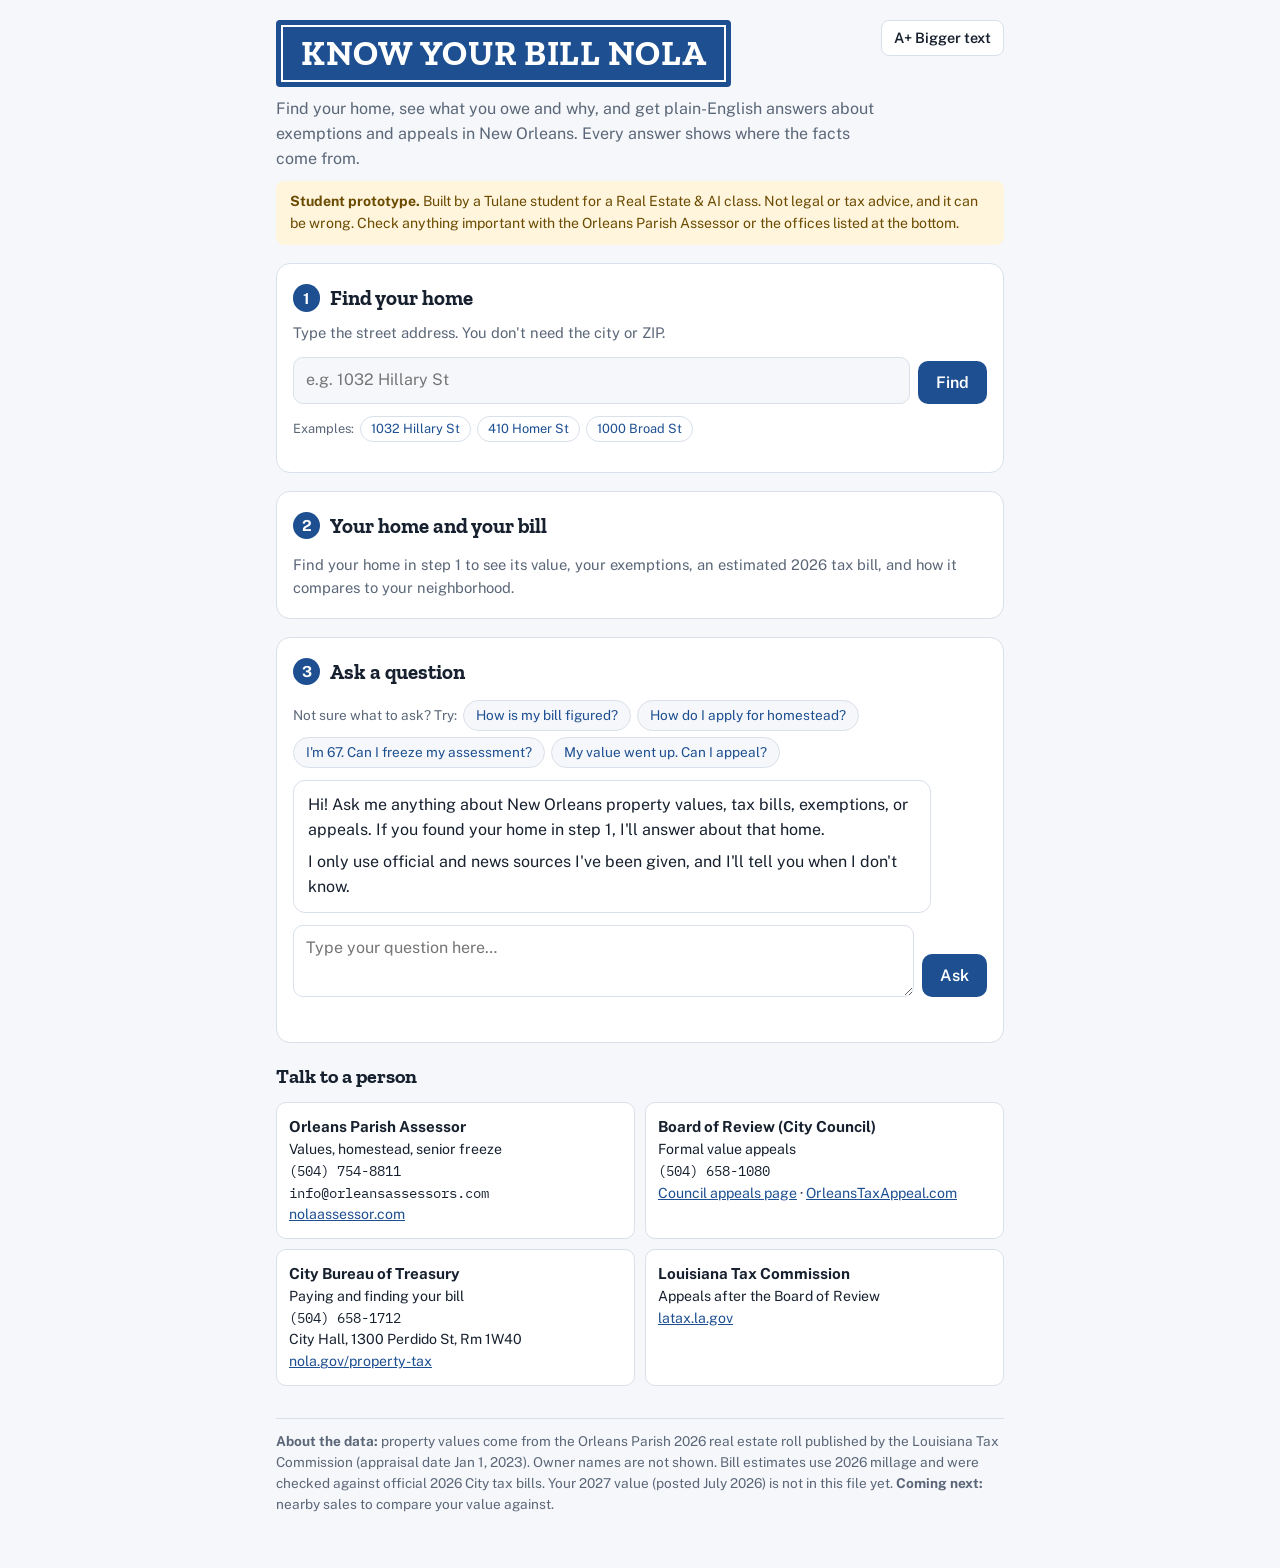
==== know-your-bill-site/index.html @ 690fd854 "Add files via upload" ====
<!doctype html>
<html lang="en">
<head>
<meta charset="utf-8">
<meta name="viewport" content="width=device-width,initial-scale=1,viewport-fit=cover">
<meta name="description" content="Know Your Bill NOLA: look up a New Orleans property, see its 2026 value and estimated tax bill, and get sourced answers about exemptions and appeals. Student prototype.">
<title>Know Your Bill NOLA</title>
<link rel="preconnect" href="https://fonts.googleapis.com">
<link rel="preconnect" href="https://fonts.gstatic.com" crossorigin>
<link rel="stylesheet" href="https://fonts.googleapis.com/css2?family=Zilla+Slab:wght@500;700&family=Public+Sans:wght@400;500;600;700&family=IBM+Plex+Mono:wght@400;500&display=swap">
<style>
*,*::before,*::after{box-sizing:border-box}
body{margin:0}
img{max-width:100%}
[hidden]{display:none!important}

/* Layout: one civic column — tile-sign masthead, always-on prototype notice, chat, then contacts. Street-tile blue on cool paper. */
:root{
  --bg:#f5f7fa; --surface:#ffffff; --ink:#16202e; --muted:#5b6778; --line:#d9e0ea;
  --tile:#1d4f91; --tile-ink:#ffffff; --accent-soft:#e6eef9; --warn-bg:#fff4dc; --warn-ink:#6b4b00;
  --you:#1d4f91; --you-ink:#ffffff;
  --display:"Zilla Slab", Rockwell, Georgia, serif;
  --body:"Public Sans", system-ui, -apple-system, "Segoe UI", sans-serif;
  --mono:"IBM Plex Mono", ui-monospace, Menlo, monospace;
}
@media (prefers-color-scheme: dark){:root:not([data-theme="light"]){
  --bg:#0f141c; --surface:#171e29; --ink:#e7edf5; --muted:#9aa7b9; --line:#2a3443;
  --tile:#6f9ee0; --tile-ink:#0b1420; --accent-soft:#1c2a3e; --warn-bg:#3a2e12; --warn-ink:#f3d58e;
  --you:#2f5e9f; --you-ink:#ffffff; color-scheme:dark }}
:root[data-theme="dark"]{
  --bg:#0f141c; --surface:#171e29; --ink:#e7edf5; --muted:#9aa7b9; --line:#2a3443;
  --tile:#6f9ee0; --tile-ink:#0b1420; --accent-soft:#1c2a3e; --warn-bg:#3a2e12; --warn-ink:#f3d58e;
  --you:#2f5e9f; --you-ink:#ffffff; color-scheme:dark }
html.big{font-size:118.75%}
body{background:var(--bg);color:var(--ink);font-family:var(--body);font-size:1rem;line-height:1.55}
.wrap{max-width:760px;margin:0 auto;padding-block:20px 40px;padding-left:max(16px,env(safe-area-inset-left,0px));padding-right:max(16px,env(safe-area-inset-right,0px));display:flex;flex-direction:column;gap:18px}
header{display:flex;flex-direction:column;gap:10px}
.tile{align-self:flex-start;background:var(--tile);color:var(--tile-ink);border:3px solid var(--tile);outline:2px solid var(--tile-ink);outline-offset:-7px;padding:12px 22px;border-radius:4px}
.tile h1{margin:0;font-family:var(--display);font-weight:700;font-size:clamp(1.6rem,5vw,2.2rem);letter-spacing:.02em;text-transform:uppercase;line-height:1.05}
.lede{margin:0;color:var(--muted);max-width:60ch}
.notice{background:var(--warn-bg);color:var(--warn-ink);border-radius:8px;padding:10px 14px;font-size:.88rem}
.notice strong{font-weight:700}
.decisions{display:grid;grid-template-columns:repeat(3,1fr);gap:10px}
@media (max-width:560px){.decisions{grid-template-columns:1fr}}
.decision{background:var(--surface);border:1px solid var(--line);border-radius:10px;padding:12px;display:flex;flex-direction:column;gap:6px;min-width:0}
.decision .q{font-family:var(--display);font-weight:700;font-size:1.05rem;margin:0}
.decision button{all:unset;cursor:pointer;color:var(--tile);font-size:.88rem;line-height:1.35;padding:4px 0;border-radius:4px}
.decision button:hover{text-decoration:underline}
.decision button:focus-visible,.send:focus-visible,textarea:focus-visible,.copy:focus-visible{outline:2px solid var(--tile);outline-offset:2px}
.chat{display:flex;flex-direction:column;gap:12px}
.msg{max-width:92%;border-radius:12px;padding:12px 14px;min-width:0;overflow-wrap:anywhere}
.msg.you{align-self:flex-end;background:var(--you);color:var(--you-ink)}
.msg.bot{align-self:flex-start;background:var(--surface);border:1px solid var(--line)}
.msg.bot p{margin:0 0 8px}.msg.bot p:last-child{margin-bottom:0}
.msg.bot ul{margin:4px 0 8px;padding-left:20px}
.cite{font-family:var(--mono);font-size:.72rem;color:var(--tile);vertical-align:super;text-decoration:none}
.sources{margin-top:10px;padding-top:8px;border-top:1px dashed var(--line);font-size:.82rem;color:var(--muted)}
.sources ol{margin:4px 0 0;padding-left:18px}
.sources a{color:var(--tile)}
.handoff{margin-top:8px;font-size:.85rem;background:var(--accent-soft);border-radius:6px;padding:8px 10px}
.thinking{color:var(--muted);font-style:italic}
.msg.note{align-self:stretch;max-width:100%;background:none;border:0;border-top:1px solid var(--line);border-radius:0;padding:10px 0 0;font-size:.85rem;color:var(--muted);text-align:center}
.ctx{font-size:.95rem}
.ctx button{all:unset;cursor:pointer;color:var(--tile);border:1px solid var(--tile);border-radius:8px;padding:4px 10px;text-decoration:none!important;font-weight:600}
form{display:flex;gap:8px;align-items:flex-end}
textarea{flex:1;min-width:0;resize:vertical;min-height:52px;max-height:200px;font:inherit;color:var(--ink);background:var(--surface);border:1px solid var(--line);border-radius:10px;padding:10px 12px}
.send{background:var(--tile);color:var(--tile-ink);border:0;border-radius:10px;padding:12px 18px;font:600 1rem var(--body);cursor:pointer}
.send:disabled{opacity:.5;cursor:default}
.status{font-size:.82rem;color:var(--muted);min-height:1.2em}
h2{font-family:var(--display);font-size:1.25rem;margin:0}
.contacts{display:grid;grid-template-columns:repeat(2,1fr);gap:10px}
@media (max-width:560px){.contacts{grid-template-columns:1fr}}
.contact{background:var(--surface);border:1px solid var(--line);border-radius:10px;padding:12px;font-size:.88rem;min-width:0}
.contact b{display:block;font-size:.95rem}
.contact .num{font-family:var(--mono);user-select:all}
.contact a{color:var(--tile)}
.lookup{background:var(--surface);border:1px solid var(--line);border-radius:12px;padding:16px;display:flex;flex-direction:column;gap:10px}
.lookup h2{display:flex;align-items:baseline;gap:8px;flex-wrap:wrap}
.lookup h2 small{font:500 .78rem var(--body);color:var(--muted)}
.lrow{display:flex;gap:8px;flex-wrap:wrap}
.lrow input{flex:1 1 240px;min-width:0;font:inherit;color:var(--ink);background:var(--bg);border:1px solid var(--line);border-radius:10px;padding:10px 12px}
.lrow input:focus-visible,.chip:focus-visible,.cand:focus-visible,.askprop:focus-visible{outline:2px solid var(--tile);outline-offset:2px}
.chips{display:flex;gap:6px;flex-wrap:wrap;font-size:.8rem;color:var(--muted);align-items:center}
.chip{all:unset;cursor:pointer;color:var(--tile);border:1px solid var(--line);border-radius:999px;padding:2px 10px;font-size:.8rem}
.lmsg{font-size:.9rem;color:var(--muted)}
.cands{display:flex;flex-direction:column;gap:6px}
.cand{all:unset;cursor:pointer;display:block;border:1px solid var(--line);border-radius:8px;padding:8px 10px;font-size:.88rem;background:var(--bg)}
.cand:hover{border-color:var(--tile)}
.cand b{font-family:var(--mono);font-weight:500}
.card{border-top:1px solid var(--line);padding-top:12px;display:flex;flex-direction:column;gap:12px}
.card .addr{font-family:var(--display);font-size:1.35rem;font-weight:700;margin:0;line-height:1.15}
.meta{font-size:.82rem;color:var(--muted);margin:0}
.figs{display:grid;grid-template-columns:repeat(3,1fr);gap:8px}
@media (max-width:560px){.figs{grid-template-columns:1fr 1fr}}
.fig{background:var(--bg);border-radius:8px;padding:8px 10px;min-width:0}
.fig .k{font-size:.72rem;text-transform:uppercase;letter-spacing:.05em;color:var(--muted)}
.fig .v{font-family:var(--mono);font-size:1.02rem;font-variant-numeric:tabular-nums}
.fig.total{background:var(--tile);color:var(--tile-ink)}
.fig.total .k{color:var(--tile-ink);opacity:.85}
.math{width:100%;border-collapse:collapse;font-size:.86rem;font-variant-numeric:tabular-nums}
.math td{padding:5px 4px;border-bottom:1px dashed var(--line);vertical-align:top}
.math td:last-child{text-align:right;font-family:var(--mono);white-space:nowrap}
.mathwrap{overflow-x:auto}
.checks{margin:0;padding:0;list-style:none;display:flex;flex-direction:column;gap:6px;font-size:.88rem}
.checks li{padding:8px 10px;border-radius:8px;background:var(--accent-soft)}
.checks li.flag{background:var(--warn-bg);color:var(--warn-ink)}
.card a{color:var(--tile)}
.askprop{align-self:flex-start;background:var(--tile);color:var(--tile-ink);border:0;border-radius:10px;padding:10px 16px;font:600 .95rem var(--body);cursor:pointer}
.ctx{font-size:.82rem;color:var(--muted);display:flex;gap:8px;align-items:center;flex-wrap:wrap}
.ctx button{all:unset;cursor:pointer;color:var(--tile);text-decoration:underline}
.step{background:var(--surface);border:1px solid var(--line);border-radius:14px;padding:18px 16px;display:flex;flex-direction:column;gap:12px}
.step>h2{display:flex;align-items:center;gap:10px;font-size:1.3rem}
.num-badge{flex:none;width:1.8em;height:1.8em;border-radius:50%;background:var(--tile);color:var(--tile-ink);display:inline-flex;align-items:center;justify-content:center;font:700 .95rem var(--body)}
.step-sub{margin:-4px 0 0;color:var(--muted);font-size:.92rem}
.topbar{display:flex;justify-content:space-between;align-items:flex-start;gap:10px;flex-wrap:wrap}
.bigtext{all:unset;cursor:pointer;border:1px solid var(--line);background:var(--surface);color:var(--ink);border-radius:8px;padding:6px 12px;font-weight:600;font-size:.9rem}
.bigtext:focus-visible{outline:2px solid var(--tile);outline-offset:2px}
.bigtext[aria-pressed="true"]{background:var(--tile);color:var(--tile-ink);border-color:var(--tile)}
details.mathbox{border:1px solid var(--line);border-radius:10px;padding:8px 12px}
details.mathbox summary{cursor:pointer;color:var(--tile);font-weight:600}
details.mathbox[open] summary{margin-bottom:8px}
.nb{background:var(--bg);border-radius:10px;padding:12px;display:flex;flex-direction:column;gap:8px}
.nb h3{margin:0;font-family:var(--display);font-size:1.05rem}
.bar{position:relative;height:10px;background:var(--line);border-radius:999px}
.bar i{position:absolute;top:-4px;width:4px;height:18px;border-radius:2px;background:var(--tile)}
.bar b{position:absolute;top:-4px;width:2px;height:18px;background:var(--muted)}
.barlab{display:flex;justify-content:space-between;font-size:.78rem;color:var(--muted)}
.starters{display:flex;flex-wrap:wrap;gap:6px;align-items:center;font-size:.85rem;color:var(--muted)}
.starters button{all:unset;cursor:pointer;color:var(--tile);border:1px solid var(--line);border-radius:999px;padding:4px 12px;font-size:.85rem;background:var(--bg)}
.starters button:focus-visible{outline:2px solid var(--tile);outline-offset:2px}
.empty2{color:var(--muted);font-size:.92rem;margin:0}
.next{font-size:.85rem;color:var(--muted);border-top:1px solid var(--line);padding-top:12px}
@media (prefers-reduced-motion:no-preference){.msg{animation:in .18s ease-out}@keyframes in{from{transform:translateY(4px);opacity:.6}to{transform:none;opacity:1}}}
</style>
</head>
<body>

<div class="wrap">
  <header>
    <div class="topbar">
      <div class="tile"><h1>Know Your Bill NOLA</h1></div>
      <button type="button" class="bigtext" id="bigtext" aria-pressed="false">A+ Bigger text</button>
    </div>
    <p class="lede">Find your home, see what you owe and why, and get plain-English answers about exemptions and appeals in New Orleans. Every answer shows where the facts come from.</p>
    <div class="notice" role="note"><strong>Student prototype.</strong> Built by a Tulane student for a Real Estate &amp; AI class. Not legal or tax advice, and it can be wrong. Check anything important with the Orleans Parish Assessor or the offices listed at the bottom.</div>
  </header>

  <section class="step" aria-labelledby="h-look">
    <h2 id="h-look"><span class="num-badge">1</span>Find your home</h2>
    <p class="step-sub">Type the street address. You don't need the city or ZIP.</p>
    <form class="lrow" id="lform">
      <input id="addr" type="text" autocomplete="street-address" aria-label="Property address" placeholder="e.g. 1032 Hillary St">
      <button class="send" id="lgo" type="submit">Find</button>
    </form>
    <div class="chips">Examples: <button type="button" class="chip">1032 Hillary St</button><button type="button" class="chip">410 Homer St</button><button type="button" class="chip">1000 Broad St</button></div>
    <div id="lout" aria-live="polite"></div>
  </section>

  <section class="step" aria-labelledby="h-bill" id="step2">
    <h2 id="h-bill"><span class="num-badge">2</span>Your home and your bill</h2>
    <div id="card"><p class="empty2">Find your home in step 1 to see its value, your exemptions, an estimated 2026 tax bill, and how it compares to your neighborhood.</p></div>
  </section>

  <section class="step" aria-labelledby="h-ask" id="step3">
    <h2 id="h-ask"><span class="num-badge">3</span>Ask a question</h2>
    <div class="ctx" id="ctx" hidden></div>
    <div class="starters" id="starters">Not sure what to ask? Try:
      <button type="button" id="q1a">How is my bill figured?</button>
      <button type="button" id="q2a">How do I apply for homestead?</button>
      <button type="button" id="q2b">I'm 67. Can I freeze my assessment?</button>
      <button type="button" id="q3a">My value went up. Can I appeal?</button>
    </div>
    <section class="chat" id="chat" aria-live="polite">
      <div class="msg bot"><p>Hi! Ask me anything about New Orleans property values, tax bills, exemptions, or appeals. If you found your home in step 1, I'll answer about that home.</p><p>I only use official and news sources I've been given, and I'll tell you when I don't know.</p></div>
    </section>
    <form id="form">
      <textarea id="ask" aria-label="Your question" placeholder="Type your question here…" rows="2"></textarea>
      <button class="send" id="send" type="submit">Ask</button>
    </form>
    <div class="status" id="status"></div>
  </section>

  <section aria-labelledby="h-contacts" style="display:flex;flex-direction:column;gap:10px">
    <h2 id="h-contacts">Talk to a person</h2>
    <div class="contacts">
      <div class="contact"><b>Orleans Parish Assessor</b>Values, homestead, senior freeze<br><span class="num">(504) 754-8811</span><br><span class="num">info@orleansassessors.com</span><br><a href="https://www.nolaassessor.com" target="_blank" rel="noopener">nolaassessor.com</a></div>
      <div class="contact"><b>Board of Review (City Council)</b>Formal value appeals<br><span class="num">(504) 658-1080</span><br><a href="https://council.nola.gov/resources/property-tax-assessments-and-appeals/" target="_blank" rel="noopener">Council appeals page</a> · <a href="http://www.orleanstaxappeal.com" target="_blank" rel="noopener">OrleansTaxAppeal.com</a></div>
      <div class="contact"><b>City Bureau of Treasury</b>Paying and finding your bill<br><span class="num">(504) 658-1712</span><br>City Hall, 1300 Perdido St, Rm 1W40<br><a href="https://nola.gov/property-tax/" target="_blank" rel="noopener">nola.gov/property-tax</a></div>
      <div class="contact"><b>Louisiana Tax Commission</b>Appeals after the Board of Review<br><a href="https://www.latax.la.gov" target="_blank" rel="noopener">latax.la.gov</a></div>
    </div>
  </section>

  <p class="next"><b>About the data:</b> property values come from the Orleans Parish 2026 real estate roll published by the Louisiana Tax Commission (appraisal date Jan 1, 2023). Owner names are not shown. Bill estimates use 2026 millage and were checked against official 2026 City tax bills. Your 2027 value (posted July 2026) is not in this file yet. <b>Coming next:</b> nearby sales to compare your value against.</p>
</div>

<script src="matcher.js"></script>
<script>
const SOURCES = {
  S1:{t:"New Orleans City Council – Property Tax Assessments & Appeals (Tax Year 2027)",u:"https://council.nola.gov/resources/property-tax-assessments-and-appeals/"},
  S2:{t:"City of New Orleans Treasury – How taxes are calculated (2026 millage table)",u:"https://nola.gov/next/treasury/topics/how-taxes-are-calculated/"},
  S3:{t:"Bureau of Governmental Research – About Your Property Taxes",u:"https://www.bgr.org/about-your-property-taxes/"},
  S4:{t:"BGR media release – Property tax rates across three parishes (Jan 29, 2026)",u:"https://www.bgr.org/wp-content/uploads/Media-Release_New-Data-on-Property-Tax-Rates-Across-Three-Parishes_01.29.26.pdf"},
  S5:{t:"FOX 8 – Proposed 2027 New Orleans millage roll-forward (Sept 28, 2026)",u:"https://www.fox8live.com/2026/09/28/new-orleans-property-owners-could-pay-more-under-proposed-2027-tax-increase/"},
  S6:{t:"Orleans Parish Assessor – 2027 Assessment Rolls Open July 15–Aug 17",u:"https://www.nolaassessor.com/2026/07/13/2027-assessment-rolls-open-for-public-inspection-july-15-to-august-17/"},
  S7:{t:"City of New Orleans – Pay Property Tax / Treasury FAQ",u:"https://nola.gov/property-tax/"},
  S8:{t:"Ballotpedia – Louisiana special assessment level and homestead rules (2022)",u:"https://news.ballotpedia.org/2022/05/25/louisiana-legislature-refers-two-constitutional-amendments-to-2022-ballot-concerning-property-taxes/"},
  S9:{t:"Louisiana Legislature – HB 300 (2025): income limit for special assessment level, Amendment 9, Nov 3, 2026 ballot",u:"https://legis.la.gov/LEGIS/ViewDocument.aspx?d=1414405"},
  S17:{t:"Ballotpedia – Amendment 9 (2026) results, unofficial as of Nov 4, 2026",u:"https://ballotpedia.org/Louisiana_Raise_Income_Limit_to_%24150%2C000_for_Special_Property_Tax_Assessment_Amendment_%282026%29"},
  S10:{t:"Louisiana Legislature – Act 172 (2022) disabled veteran exemptions digest",u:"https://legis.la.gov/legis/ViewDocument.aspx?d=1294799"},
  S11:{t:"Biz New Orleans – Orleans assessments open; 2023 reassessment background",u:"https://bizneworleans.com/2026-orleans-assessments-open-online-appeals-available/"},
  S12:{t:"Verite News – 2025 Assessor race guide (reassessment for the 2027 tax roll)",u:"https://veritenews.org/guides/2025-new-orleans-election-guide/assessor-race/"},
  S13:{t:"Louisiana Illuminator – 2022 amendment results (Orleans 10% cap failed)",u:"https://lailluminator.com/?p=12430"},
  S14:{t:"CABL – Amendment 6 explainer (2018 statewide phase-in of 50%+ increases)",u:"https://cabl.org/whats-up-with-the-amendments-a-close-look-at-constitutional-amendment-6"},
  S15:{t:"Orleans Parish Assessor – Homestead & SAL (exemptions, freezes, documents)",u:"https://www.nolaassessor.com/homestead-sal/"},
  S16:{t:"City of New Orleans – sample 2026 Original Real Estate Tax Bill",u:"https://taxbills.nola.gov/pdfs/2026/615100903.pdf"},
  P1:{t:"Orleans Parish 2026 real estate roll (Louisiana Tax Commission)",u:"https://stax.latax.la.gov/"},
  P2:{t:"Your parcel's official 2026 City tax bill",u:"https://taxbills.nola.gov/"}
};

/* The knowledge base and rules live on the server in api/_prompt.js */

const chat = document.getElementById('chat');
const form = document.getElementById('form');
const ask = document.getElementById('ask');
const send = document.getElementById('send');
const statusEl = document.getElementById('status');
let turns = [];


function esc(s){return String(s).replace(/[&<>"']/g,c=>({'&':'&amp;','<':'&lt;','>':'&gt;','"':'&quot;',"'":'&#39;'}[c]));}
function fmt(text, order){
  const lines = esc(text).split(/\n+/);
  let html = '', inList = false;
  for (let line of lines){
    line = line.replace(/\*\*(.+?)\*\*/g,'<b>$1</b>')
      .replace(/\[((?:S|P)\d+)\]/g,(m,id)=>{ if(!SOURCES[id]) return ''; if(!order.includes(id)) order.push(id); return `<a class="cite" href="${SOURCES[id].u}" target="_blank" rel="noopener">[${order.indexOf(id)+1}]</a>`; });
    if (/^\s*[-•]\s+/.test(line)){ if(!inList){html+='<ul>';inList=true;} html+='<li>'+line.replace(/^\s*[-•]\s+/,'')+'</li>'; }
    else { if(inList){html+='</ul>';inList=false;} if(line.trim()) html+='<p>'+line+'</p>'; }
  }
  if(inList) html+='</ul>';
  return html;
}
function add(role, html){
  const d = document.createElement('div');
  d.className = 'msg ' + role;
  d.innerHTML = html;
  chat.appendChild(d);
  d.scrollIntoView({block:'nearest',behavior:'smooth'});
  return d;
}
function errCopy(code){
  if (code==='no_key') return 'The chat is not set up on this server yet. The property lookup above still works, and the offices below can answer your question.';
  if (code==='rate_limited') return 'Too many questions too fast. Wait a minute and try again.';
  if (code==='session_expired') return 'Please sign in to Claude again, then retry.';
  if (code==='invalid_json') return 'The answer came back garbled. Try asking again.';
  return 'Something went wrong getting an answer. Try again, or call the Assessor at (504) 754-8811.';
}

async function askQuestion(q){
  q = q.trim(); if(!q) return;
  add('you', '<p>'+esc(q)+'</p>');
  const pending = add('bot', '<p class="thinking">Looking through the sources…</p>');
  send.disabled = true; statusEl.textContent = '';
  turns.push({role:'user', content:q});
  const recent = turns.slice(-6);
  try{
    const resp = await fetch('/api/chat',{method:'POST',headers:{'Content-Type':'application/json'},
      body:JSON.stringify({messages:recent, property: current ? propertyContext(current) : ''})});
    const r = await resp.json().catch(()=>({}));
    if(!resp.ok){ const err=new Error(r.error||'error'); err.code=r.code||('http_'+resp.status); throw err; }
    const order = [];
    let html = fmt(String(r.answer||"I don't know."), order);
    (Array.isArray(r.sources)?r.sources:[]).forEach(id=>{ if(SOURCES[id] && !order.includes(id)) order.push(id); });
    if (r.handoff) html += '<div class="handoff"><b>Talk to a person:</b> '+esc(r.handoff)+'</div>';
    if (order.length) html += '<div class="sources">Sources<ol>'+order.map(id=>`<li><a href="${SOURCES[id].u}" target="_blank" rel="noopener">${esc(SOURCES[id].t)}</a></li>`).join('')+'</ol></div>';
    else html += '<div class="sources">No source matched this answer, so treat it as unverified.</div>';
    pending.innerHTML = html;
    turns.push({role:'assistant', content:String(r.answer||'')});
  }catch(e){
    turns.pop();
    pending.innerHTML = '<p>'+esc(errCopy(e && e.code))+'</p>';
  }finally{
    send.disabled = false;
  }
}


/* ---------- Property lookup (Layer 2) ---------- */
// record fields: 0 bill,1 addr,2 dist,3 subdiv,4 occ,5 landMV,6 imprMV,7 totMV,8 totAV,9 homestead,10 veteran,11 firstResp,12 otherEx,13 taxAV,14 freeze,15 transferDate,16 price,17 instrument,18 status,19 hsPct,20 mail,21 landAV,22 imprAV
const lform=document.getElementById('lform'), addrIn=document.getElementById('addr'), lout=document.getElementById('lout'), ctx=document.getElementById('ctx'), cardEl=document.getElementById('card');
let NB=null; fetch('data/nbhd.json').then(r=>r.ok?r.json():null).then(j=>{NB=j;}).catch(()=>{});
const bigBtn=document.getElementById('bigtext');
function setBig(on){document.documentElement.classList.toggle('big',on);bigBtn.setAttribute('aria-pressed',on?'true':'false');bigBtn.textContent=on?'A− Normal text':'A+ Bigger text';try{localStorage.setItem('kyb-big',on?'1':'0');}catch(e){}}
try{ if(localStorage.getItem('kyb-big')==='1') setBig(true);}catch(e){}
bigBtn.addEventListener('click',()=>setBig(!document.documentElement.classList.contains('big')));
function nbInfo(r){ if(!NB||!r[3]||!/RESIDENTIAL/.test(r[4])||/EX/.test(r[18])) return null; const n=NB[r[3]]; if(!n) return null;
  return {name:r[3],count:n[0],median:n[1],hsPct:n[2],localPct:n[3],diff:r[7]>0?Math.round((r[7]/n[1]-1)*100):null}; }
const loaded={}; let recs=[], index=null, current=null;
const money=n=>'$'+Math.round(n).toLocaleString('en-US');
const cents=n=>'$'+n.toLocaleString('en-US',{minimumFractionDigits:2,maximumFractionDigits:2});
const bucketKey=c=>/[A-Z]/.test(c[0])?c[0]:'n'+c[0];
async function ensureBuckets(keys){
  let changed=false;
  for(const k of keys){ if(loaded[k]) continue;
    try{ const r=await fetch('data/b_'+k+'.json'); loaded[k]=r.ok?await r.json():[]; }catch(e){ loaded[k]=[]; }
    changed=true; }
  if(changed){ const seen=new Set(); recs=[];
    for(const v of Object.values(loaded)) for(const r of v) if(!seen.has(r[0])){seen.add(r[0]);recs.push(r);}
    index=KYBMatcher.buildIndex(recs,r=>r[1]); }
}
function estimate(r){
  const alg=r[2]===5, hsM=alg?120.50:121.97, totM=alg?132.01:133.48, pfM=11.51;
  const ex=/EX/.test(r[18]);
  const tav=r[13], pfBase=ex?0:Math.max(0,r[8]-r[12]);
  const main=tav*hsM/1000, pf=pfBase*pfM/1000;
  const hsSave=r[9]>0?0:Math.min(7500,tav)*hsM/1000;
  return {alg,hsM,totM,pfM,ex,tav,pfBase,main,pf,total:main+pf,hsSave};
}
function districtName(d){return {1:'CBD / Warehouse District area',2:'French Quarter / Tremé / Lakeview area',3:'Gentilly / 7th-9th Wards / New Orleans East area',4:'Central City / Irish Channel area',5:'Algiers / West Bank',6:'Broadmoor / Fontainebleau area',7:'Carrollton / Hollygrove area'}[d]||'';}
function rollUrl(d){return 'https://stax.latax.la.gov/TaxRollsFolder/2025/ORLEANSDISTRICT'+d+'_2026_TAXROLL.zip';}
function billUrl(b){return 'https://taxbills.nola.gov/pdfs/2026/'+encodeURIComponent(b)+'.pdf';}
function frozen(r){return String(r[14]).split(' | ').some(x=>x!=='0');}

let chatProp=null;
function newTopic(msg){ turns=[]; if(chat.children.length>1) add('note','<p>'+msg+'</p>'); }
function renderCard(r){
  if(chatProp!==r[0]){ chatProp=r[0]; newTopic('New chat about <b>'+esc(r[1])+'</b>. Answers below are only about this property.'); }
  current=r; const e=estimate(r);
  SOURCES.P1={t:'Orleans Parish 2026 real estate roll, District '+r[2]+' (Louisiana Tax Commission)',u:rollUrl(r[2])};
  SOURCES.P2={t:'This tool\'s 2026 bill estimate for parcel '+r[0]+' (opens the official bill to compare)',u:billUrl(r[0])};
  const res=/RESIDENTIAL/.test(r[4]);
  const ex=[]; if(r[9]) ex.push('Homestead '+money(r[9])+(r[19]&&!/^100/.test(r[19])?' ('+parseFloat(r[19])+'% share)':''));
  if(r[10]) ex.push('Veteran '+money(r[10])); if(r[11]) ex.push('First responder '+money(r[11])); if(r[12]) ex.push('Other '+money(r[12]));
  const checks=[];
  if(e.ex) checks.push(['','This parcel is listed as <b>exempt</b> (for example government, church, school, or nonprofit property), so it owes no regular property tax on this record.']);
  if(res && !r[9] && !e.ex) checks.push(['flag','<b>No homestead exemption on file.</b> If an owner lives here as their primary home, homestead would cut about <b>'+money(e.hsSave)+'/yr</b> at 2026 rates. Rentals and second homes do not qualify. You need proof of ownership, an ID with this address, and an Entergy or cable bill in your name here.']);
  if(r[9] && !frozen(r)) checks.push(['','Owner 65+ with household income of $102,700 or less, or a 50%+ disability? You may qualify for a <b>freeze</b> that holds this assessment where it is.']);
  if(r[9] && !r[10] && !r[11]) checks.push(['','Veteran with a 50%+ service-connected rating, or an Orleans first responder? Extra exemptions stack on top of homestead.']);
  if(frozen(r)) checks.push(['','This record has a <b>freeze code</b>. The assessment ('+money(r[8])+') is held below 10% of today\'s market value ('+money(r[7]*0.1)+').']);
  if(/SALE/.test(r[17]) && r[16]>1000) checks.push(['','Last recorded sale: <b>'+money(r[16])+'</b> on '+esc(r[15])+'. The Assessor\'s market value is '+money(r[7])+'. A recent sale price is one of the three kinds of evidence the Board of Review weighs.']);
  checks.push(['','These are <b>2026</b> values (appraisal date Jan 1, 2023). Your 2027 value was posted in July 2026, and the appeal deadline for it was Aug 20, 2026. Check nolaassessor.com for the new number.']);
  const mathRows = e.ex ? '<tr><td>Exempt parcel</td><td>$0.00</td></tr>' :
   `<tr><td>Taxable assessed value (after exemptions${frozen(r)?', frozen':''})</td><td>${money(e.tav)}</td></tr>
    <tr><td>× ${e.hsM.toFixed(2)} mills (${e.alg?'Algiers':'East Bank'} rate, minus police/fire) ÷ 1,000</td><td>${cents(e.main)}</td></tr>
    <tr><td>+ Police &amp; fire: ${money(e.pfBase)} × 11.51 mills ÷ 1,000 (homestead doesn't apply)</td><td>${cents(e.pf)}</td></tr>
    <tr><td><b>Estimated 2026 tax</b></td><td><b>${cents(e.total)}</b></td></tr>`;
  const nb=nbInfo(r); let nbHtml='';
  if(nb){ const max=Math.max(r[7],nb.median)*1.6, pos=v=>Math.min(98,Math.max(1,v/max*100));
    const word=nb.diff===null?'':(Math.abs(nb.diff)<5?'about the same as':(nb.diff>0?nb.diff+'% above':Math.abs(nb.diff)+'% below'));
    nbHtml=`<div class="nb"><h3>Compared to your neighborhood</h3>
      <p style="margin:0">Your home's value is <b>${word}</b> the typical home in <b>${esc(nb.name)}</b> (${money(nb.median)}, middle of ${nb.count.toLocaleString()} homes).</p>
      <div class="bar" role="img" aria-label="Your home ${money(r[7])} compared with the neighborhood middle value ${money(nb.median)}"><b style="left:${pos(nb.median)}%"></b><i style="left:${pos(r[7])}%"></i></div>
      <div class="barlab"><span>$0</span><span>${money(max)}</span></div><p class="meta">Blue mark = your home · gray line = neighborhood middle</p>
      <p class="meta">${nb.hsPct}% of homes here have a homestead exemption, and ${nb.localPct}% of owners get their mail in Louisiana. A value well above your neighbors' can be worth asking the Assessor about, but size, condition, and lot differ, so this is not proof your value is wrong.</p></div>`; }
  lout.innerHTML='<p class="lmsg">Found it. Your home is in step 2 below.</p>';
  cardEl.innerHTML = `<div class="card" style="border-top:0;padding-top:0">
    <div><p class="addr">${esc(r[1])}</p>
    <p class="meta">Tax bill / parcel ${esc(r[0])} · ${esc(r[4].toLowerCase())} · District ${r[2]}${districtName(r[2])?' ('+districtName(r[2])+')':''}${r[3]?' · '+esc(r[3]):''}</p></div>
    <div class="figs">
      <div class="fig"><div class="k">What the City says it's worth</div><div class="v">${money(r[7])}</div></div>
      <div class="fig"><div class="k">Assessed value (about 10%)</div><div class="v">${money(r[8])}</div></div>
      <div class="fig"><div class="k">Land / building</div><div class="v">${money(r[5])} / ${money(r[6])}</div></div>
      <div class="fig"><div class="k">Discounts (exemptions)</div><div class="v" style="font-size:.88rem">${ex.length?ex.map(esc).join('<br>'):'None'}</div></div>
      <div class="fig"><div class="k">Amount that gets taxed</div><div class="v">${money(r[13])}</div></div>
      <div class="fig total"><div class="k">Estimated 2026 tax bill</div><div class="v">${cents(e.total)}</div></div>
    </div>
    <details class="mathbox"><summary>Show me the math</summary><div class="mathwrap"><table class="math"><tbody>${mathRows}</tbody></table></div></details>
    ${nbHtml}
    <p class="meta">Neighborhood security fees or special districts (like the Downtown Development District) can add to this. If your bill says "ACT 718," a phase-in makes it lower. <a href="${billUrl(r[0])}" target="_blank" rel="noopener">Open the official 2026 bill for this parcel</a>.</p>
    <ul class="checks">${checks.map(([c,t])=>`<li class="${c}">${t}</li>`).join('')}</ul>
    <button type="button" class="askprop" id="askprop">Ask a question about this home (step 3)</button>
  </div>`;
  ask.placeholder='Ask about '+r[1]+'…';
  document.getElementById('askprop').addEventListener('click',()=>{document.getElementById('step3').scrollIntoView({block:'start',behavior:'smooth'});ask.focus({preventScroll:true});});
  document.getElementById('step2').scrollIntoView({block:'start',behavior:'smooth'});
  ctx.hidden=false; ctx.innerHTML='Your questions are about <b>'+esc(r[1])+'</b>. <button type="button" id="clearctx">Ask a general question instead</button>';
  document.getElementById('clearctx').addEventListener('click',()=>{current=null;chatProp=null;ctx.hidden=true;ask.placeholder='Type your question here…';newTopic('New chat with general questions. Answers below are not about any one property.');ask.focus();});
}

function propertyContext(r){
  const e=estimate(r);
  return [
   `Address: ${r[1]} | tax bill/parcel ${r[0]} | assessment district ${r[2]}${e.alg?' (Algiers/West Bank)':' (East Bank)'} | subdivision ${r[3]} | type ${r[4]} | status ${r[18]==='EX'?'exempt':'active/taxable'} [P1]`,
   `2026 market value ${money(r[7])} (land ${money(r[5])}, building ${money(r[6])}); assessed value ${money(r[8])} [P1]`,
   `Exemptions on file: homestead ${money(r[9])}${r[19]?' ('+r[19]+'%)':''}, veteran ${money(r[10])}, first responder ${money(r[11])}, other ${money(r[12])}; taxable value ${money(r[13])}; freeze ${frozen(r)?'YES (code '+r[14]+')':'no'} [P1]`,
   `Last recorded transfer: ${r[15]||'unknown'}, price ${r[16]>1000?money(r[16]):'not a market sale or not listed'}, instrument ${r[17]||'unknown'} [P1]`,
   (()=>{const nb=nbInfo(r); return nb?`Neighborhood (assessor subdivision ${nb.name}): median residential market value ${money(nb.median)} across ${nb.count} homes; this home is ${nb.diff}% vs. that median; ${nb.hsPct}% of homes have homestead. Size, condition and lot differ, so this is context, not proof of an error [P1]`:``;})(),
   `Owner mailing address is ${r[20]==='L'?'in New Orleans':r[20]==='A'?'elsewhere in Louisiana':r[20]==='X'?'outside Louisiana':'unknown'} [P1]`,
   e.ex?`Estimated 2026 tax: $0 (exempt parcel) [P2]`:
   `Estimated 2026 tax: taxable ${money(e.tav)} x ${e.hsM} mills = ${cents(e.main)}, plus police/fire ${money(e.pfBase)} x 11.51 mills = ${cents(e.pf)}, total ${cents(e.total)}; excludes neighborhood fees and any Act 718 phase-in [P2]`,
   (r[9]||e.ex||!/RESIDENTIAL/.test(r[4]))?``:`If an owner lived here and got homestead, estimated savings ${money(e.hsSave)} per year at 2026 rates [P2]`,
   `Note: these are 2026 values; the 2027 values posted in July 2026 are not in this data.`
  ].filter(Boolean).join('\n');
}

async function lookup(q){
  q=q.trim(); if(!q) return;
  lout.innerHTML='<p class="lmsg">Searching the 2026 roll…</p>';
  current=null; ctx.hidden=true; ask.placeholder='Type your question here…';
  cardEl.innerHTML='<p class="empty2">Find your home in step 1 to see its value, your exemptions, an estimated 2026 tax bill, and how it compares to your neighborhood.</p>';
  if(!window.KYBMatcher){ lout.innerHTML='<p class="lmsg">The address finder did not load. Refresh the page and try again.</p>'; return; }
  const p=KYBMatcher.parse(q);
  const keys=new Set(); if(p.core) keys.add(bucketKey(p.core)); if(p.coreWithDir) keys.add(bucketKey(p.coreWithDir));
  await ensureBuckets([...keys]);
  if(!index){ lout.innerHTML='<p class="lmsg">Could not load property data. Check your connection and try again.</p>'; return; }
  const m=KYBMatcher.match(q,index);
  if(m.status==='none'){
    lout.innerHTML='<p class="lmsg"><b>No match.</b> '+esc(m.reason)+' Check the spelling, or search the Assessor\'s site at <a href="https://www.nolaassessor.com" target="_blank" rel="noopener">nolaassessor.com</a>. Some doubles and condos are filed under a neighboring number.</p>';
    return;
  }
  if(m.status==='match'){ renderCard(m.hits[0].rec); return; }
  const why = m.method.startsWith('nearby') ? 'That exact number is not on the roll. Doubles are often filed under one side\'s number. Is one of these yours?'
            : m.method.startsWith('fuzzy') ? 'We corrected the street spelling. Is this the right property?'
            : 'More than one parcel matches. The roll drops "North" and "South," and some addresses cover several parcels or units. Pick yours:';
  lout.innerHTML='<p class="lmsg">'+why+'</p><div class="cands">'+m.hits.slice(0,12).map((h,i)=>`<button type="button" class="cand" data-i="${i}"><b>${esc(h.addr)}</b> · ${esc(h.rec[4].toLowerCase())} · ${esc(h.rec[3]||'')} · District ${h.rec[2]} · value ${money(h.rec[7])}</button>`).join('')+'</div>'+(m.hits.length>12?'<p class="lmsg">Showing 12 of '+m.hits.length+'. Add a unit number to narrow it down.</p>':'');
  lout.querySelectorAll('.cand').forEach(b=>b.addEventListener('click',()=>renderCard(m.hits[+b.dataset.i].rec)));
}
lform.addEventListener('submit',ev=>{ev.preventDefault();lookup(addrIn.value);});
document.querySelectorAll('.chip').forEach(c=>c.addEventListener('click',()=>{addrIn.value=c.textContent;lookup(c.textContent);}));

form.addEventListener('submit', ev=>{ ev.preventDefault(); const q = ask.value; ask.value=''; askQuestion(q); });
ask.addEventListener('keydown', ev=>{ if(ev.key==='Enter' && !ev.shiftKey){ ev.preventDefault(); form.requestSubmit(); }});
['q1a','q2a','q2b','q3a'].forEach(id=>{ const b=document.getElementById(id); b.addEventListener('click',()=>askQuestion(b.textContent)); });
</script>
</body>
</html>
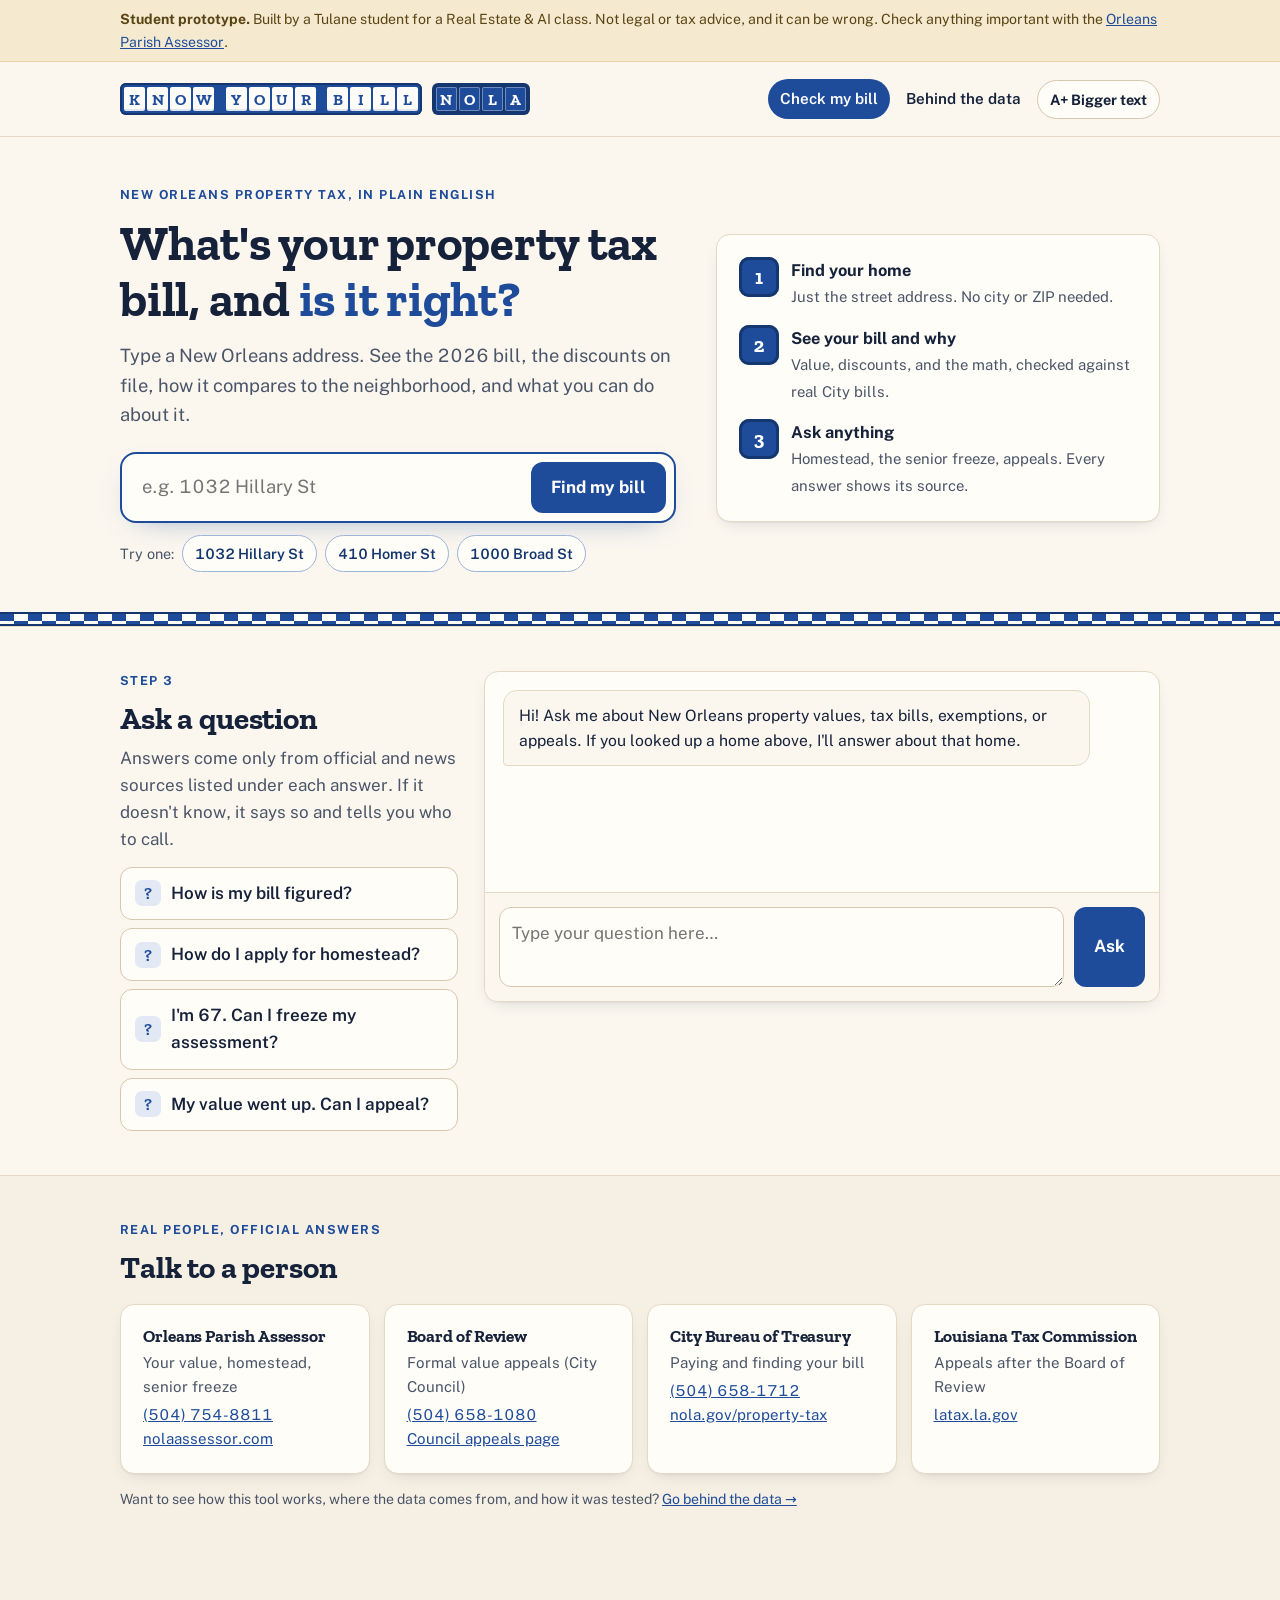
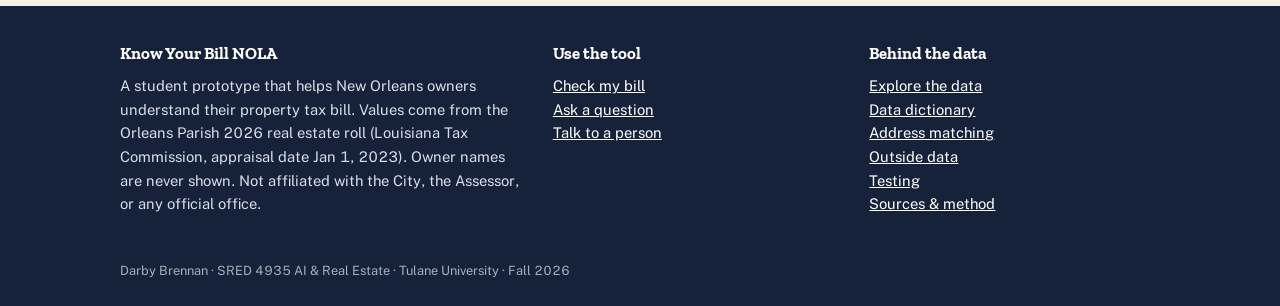
==== commit 1027c0a8: "Website redesign + Behind the data pages + Nov 5 millage vote - New light street-tile design; home p" ====
--- a/know-your-bill-site/index.html
+++ b/know-your-bill-site/index.html
@@ -2,199 +2,204 @@
 <html lang="en">
 <head>
 <meta charset="utf-8">
-<meta name="viewport" content="width=device-width,initial-scale=1,viewport-fit=cover">
-<meta name="description" content="Know Your Bill NOLA: look up a New Orleans property, see its 2026 value and estimated tax bill, and get sourced answers about exemptions and appeals. Student prototype.">
+<meta name="viewport" content="width=device-width, initial-scale=1">
 <title>Know Your Bill NOLA</title>
-<link rel="preconnect" href="https://fonts.googleapis.com">
-<link rel="preconnect" href="https://fonts.gstatic.com" crossorigin>
-<link rel="stylesheet" href="https://fonts.googleapis.com/css2?family=Zilla+Slab:wght@500;700&family=Public+Sans:wght@400;500;600;700&family=IBM+Plex+Mono:wght@400;500&display=swap">
+<meta name="description" content="Look up any New Orleans property, see its estimated 2026 tax bill and exemptions, and get plain-English answers about homestead, the senior freeze, and appeals.">
+<link rel="preconnect" href="https://fonts.googleapis.com"><link rel="preconnect" href="https://fonts.gstatic.com" crossorigin>
+<link href="https://fonts.googleapis.com/css2?family=Public+Sans:wght@400;500;600;700&family=Zilla+Slab:wght@600;700&display=swap" rel="stylesheet">
+<link rel="stylesheet" href="assets/site.css">
 <style>
-*,*::before,*::after{box-sizing:border-box}
-body{margin:0}
-img{max-width:100%}
-[hidden]{display:none!important}
-
-/* Layout: one civic column — tile-sign masthead, always-on prototype notice, chat, then contacts. Street-tile blue on cool paper. */
-:root{
-  --bg:#f5f7fa; --surface:#ffffff; --ink:#16202e; --muted:#5b6778; --line:#d9e0ea;
-  --tile:#1d4f91; --tile-ink:#ffffff; --accent-soft:#e6eef9; --warn-bg:#fff4dc; --warn-ink:#6b4b00;
-  --you:#1d4f91; --you-ink:#ffffff;
-  --display:"Zilla Slab", Rockwell, Georgia, serif;
-  --body:"Public Sans", system-ui, -apple-system, "Segoe UI", sans-serif;
-  --mono:"IBM Plex Mono", ui-monospace, Menlo, monospace;
-}
-@media (prefers-color-scheme: dark){:root:not([data-theme="light"]){
-  --bg:#0f141c; --surface:#171e29; --ink:#e7edf5; --muted:#9aa7b9; --line:#2a3443;
-  --tile:#6f9ee0; --tile-ink:#0b1420; --accent-soft:#1c2a3e; --warn-bg:#3a2e12; --warn-ink:#f3d58e;
-  --you:#2f5e9f; --you-ink:#ffffff; color-scheme:dark }}
-:root[data-theme="dark"]{
-  --bg:#0f141c; --surface:#171e29; --ink:#e7edf5; --muted:#9aa7b9; --line:#2a3443;
-  --tile:#6f9ee0; --tile-ink:#0b1420; --accent-soft:#1c2a3e; --warn-bg:#3a2e12; --warn-ink:#f3d58e;
-  --you:#2f5e9f; --you-ink:#ffffff; color-scheme:dark }
-html.big{font-size:118.75%}
-body{background:var(--bg);color:var(--ink);font-family:var(--body);font-size:1rem;line-height:1.55}
-.wrap{max-width:760px;margin:0 auto;padding-block:20px 40px;padding-left:max(16px,env(safe-area-inset-left,0px));padding-right:max(16px,env(safe-area-inset-right,0px));display:flex;flex-direction:column;gap:18px}
-header{display:flex;flex-direction:column;gap:10px}
-.tile{align-self:flex-start;background:var(--tile);color:var(--tile-ink);border:3px solid var(--tile);outline:2px solid var(--tile-ink);outline-offset:-7px;padding:12px 22px;border-radius:4px}
-.tile h1{margin:0;font-family:var(--display);font-weight:700;font-size:clamp(1.6rem,5vw,2.2rem);letter-spacing:.02em;text-transform:uppercase;line-height:1.05}
-.lede{margin:0;color:var(--muted);max-width:60ch}
-.notice{background:var(--warn-bg);color:var(--warn-ink);border-radius:8px;padding:10px 14px;font-size:.88rem}
-.notice strong{font-weight:700}
-.decisions{display:grid;grid-template-columns:repeat(3,1fr);gap:10px}
-@media (max-width:560px){.decisions{grid-template-columns:1fr}}
-.decision{background:var(--surface);border:1px solid var(--line);border-radius:10px;padding:12px;display:flex;flex-direction:column;gap:6px;min-width:0}
-.decision .q{font-family:var(--display);font-weight:700;font-size:1.05rem;margin:0}
-.decision button{all:unset;cursor:pointer;color:var(--tile);font-size:.88rem;line-height:1.35;padding:4px 0;border-radius:4px}
-.decision button:hover{text-decoration:underline}
-.decision button:focus-visible,.send:focus-visible,textarea:focus-visible,.copy:focus-visible{outline:2px solid var(--tile);outline-offset:2px}
-.chat{display:flex;flex-direction:column;gap:12px}
-.msg{max-width:92%;border-radius:12px;padding:12px 14px;min-width:0;overflow-wrap:anywhere}
-.msg.you{align-self:flex-end;background:var(--you);color:var(--you-ink)}
-.msg.bot{align-self:flex-start;background:var(--surface);border:1px solid var(--line)}
-.msg.bot p{margin:0 0 8px}.msg.bot p:last-child{margin-bottom:0}
-.msg.bot ul{margin:4px 0 8px;padding-left:20px}
-.cite{font-family:var(--mono);font-size:.72rem;color:var(--tile);vertical-align:super;text-decoration:none}
-.sources{margin-top:10px;padding-top:8px;border-top:1px dashed var(--line);font-size:.82rem;color:var(--muted)}
-.sources ol{margin:4px 0 0;padding-left:18px}
-.sources a{color:var(--tile)}
-.handoff{margin-top:8px;font-size:.85rem;background:var(--accent-soft);border-radius:6px;padding:8px 10px}
-.thinking{color:var(--muted);font-style:italic}
-.msg.note{align-self:stretch;max-width:100%;background:none;border:0;border-top:1px solid var(--line);border-radius:0;padding:10px 0 0;font-size:.85rem;color:var(--muted);text-align:center}
-.ctx{font-size:.95rem}
-.ctx button{all:unset;cursor:pointer;color:var(--tile);border:1px solid var(--tile);border-radius:8px;padding:4px 10px;text-decoration:none!important;font-weight:600}
-form{display:flex;gap:8px;align-items:flex-end}
-textarea{flex:1;min-width:0;resize:vertical;min-height:52px;max-height:200px;font:inherit;color:var(--ink);background:var(--surface);border:1px solid var(--line);border-radius:10px;padding:10px 12px}
-.send{background:var(--tile);color:var(--tile-ink);border:0;border-radius:10px;padding:12px 18px;font:600 1rem var(--body);cursor:pointer}
-.send:disabled{opacity:.5;cursor:default}
-.status{font-size:.82rem;color:var(--muted);min-height:1.2em}
-h2{font-family:var(--display);font-size:1.25rem;margin:0}
-.contacts{display:grid;grid-template-columns:repeat(2,1fr);gap:10px}
-@media (max-width:560px){.contacts{grid-template-columns:1fr}}
-.contact{background:var(--surface);border:1px solid var(--line);border-radius:10px;padding:12px;font-size:.88rem;min-width:0}
-.contact b{display:block;font-size:.95rem}
-.contact .num{font-family:var(--mono);user-select:all}
-.contact a{color:var(--tile)}
-.lookup{background:var(--surface);border:1px solid var(--line);border-radius:12px;padding:16px;display:flex;flex-direction:column;gap:10px}
-.lookup h2{display:flex;align-items:baseline;gap:8px;flex-wrap:wrap}
-.lookup h2 small{font:500 .78rem var(--body);color:var(--muted)}
-.lrow{display:flex;gap:8px;flex-wrap:wrap}
-.lrow input{flex:1 1 240px;min-width:0;font:inherit;color:var(--ink);background:var(--bg);border:1px solid var(--line);border-radius:10px;padding:10px 12px}
-.lrow input:focus-visible,.chip:focus-visible,.cand:focus-visible,.askprop:focus-visible{outline:2px solid var(--tile);outline-offset:2px}
-.chips{display:flex;gap:6px;flex-wrap:wrap;font-size:.8rem;color:var(--muted);align-items:center}
-.chip{all:unset;cursor:pointer;color:var(--tile);border:1px solid var(--line);border-radius:999px;padding:2px 10px;font-size:.8rem}
-.lmsg{font-size:.9rem;color:var(--muted)}
-.cands{display:flex;flex-direction:column;gap:6px}
-.cand{all:unset;cursor:pointer;display:block;border:1px solid var(--line);border-radius:8px;padding:8px 10px;font-size:.88rem;background:var(--bg)}
-.cand:hover{border-color:var(--tile)}
-.cand b{font-family:var(--mono);font-weight:500}
-.card{border-top:1px solid var(--line);padding-top:12px;display:flex;flex-direction:column;gap:12px}
-.card .addr{font-family:var(--display);font-size:1.35rem;font-weight:700;margin:0;line-height:1.15}
-.meta{font-size:.82rem;color:var(--muted);margin:0}
-.figs{display:grid;grid-template-columns:repeat(3,1fr);gap:8px}
-@media (max-width:560px){.figs{grid-template-columns:1fr 1fr}}
-.fig{background:var(--bg);border-radius:8px;padding:8px 10px;min-width:0}
-.fig .k{font-size:.72rem;text-transform:uppercase;letter-spacing:.05em;color:var(--muted)}
-.fig .v{font-family:var(--mono);font-size:1.02rem;font-variant-numeric:tabular-nums}
-.fig.total{background:var(--tile);color:var(--tile-ink)}
-.fig.total .k{color:var(--tile-ink);opacity:.85}
-.math{width:100%;border-collapse:collapse;font-size:.86rem;font-variant-numeric:tabular-nums}
-.math td{padding:5px 4px;border-bottom:1px dashed var(--line);vertical-align:top}
-.math td:last-child{text-align:right;font-family:var(--mono);white-space:nowrap}
-.mathwrap{overflow-x:auto}
-.checks{margin:0;padding:0;list-style:none;display:flex;flex-direction:column;gap:6px;font-size:.88rem}
-.checks li{padding:8px 10px;border-radius:8px;background:var(--accent-soft)}
-.checks li.flag{background:var(--warn-bg);color:var(--warn-ink)}
-.card a{color:var(--tile)}
-.askprop{align-self:flex-start;background:var(--tile);color:var(--tile-ink);border:0;border-radius:10px;padding:10px 16px;font:600 .95rem var(--body);cursor:pointer}
-.ctx{font-size:.82rem;color:var(--muted);display:flex;gap:8px;align-items:center;flex-wrap:wrap}
-.ctx button{all:unset;cursor:pointer;color:var(--tile);text-decoration:underline}
-.step{background:var(--surface);border:1px solid var(--line);border-radius:14px;padding:18px 16px;display:flex;flex-direction:column;gap:12px}
-.step>h2{display:flex;align-items:center;gap:10px;font-size:1.3rem}
-.num-badge{flex:none;width:1.8em;height:1.8em;border-radius:50%;background:var(--tile);color:var(--tile-ink);display:inline-flex;align-items:center;justify-content:center;font:700 .95rem var(--body)}
-.step-sub{margin:-4px 0 0;color:var(--muted);font-size:.92rem}
-.topbar{display:flex;justify-content:space-between;align-items:flex-start;gap:10px;flex-wrap:wrap}
-.bigtext{all:unset;cursor:pointer;border:1px solid var(--line);background:var(--surface);color:var(--ink);border-radius:8px;padding:6px 12px;font-weight:600;font-size:.9rem}
-.bigtext:focus-visible{outline:2px solid var(--tile);outline-offset:2px}
-.bigtext[aria-pressed="true"]{background:var(--tile);color:var(--tile-ink);border-color:var(--tile)}
-details.mathbox{border:1px solid var(--line);border-radius:10px;padding:8px 12px}
-details.mathbox summary{cursor:pointer;color:var(--tile);font-weight:600}
-details.mathbox[open] summary{margin-bottom:8px}
-.nb{background:var(--bg);border-radius:10px;padding:12px;display:flex;flex-direction:column;gap:8px}
-.nb h3{margin:0;font-family:var(--display);font-size:1.05rem}
-.bar{position:relative;height:10px;background:var(--line);border-radius:999px}
-.bar i{position:absolute;top:-4px;width:4px;height:18px;border-radius:2px;background:var(--tile)}
-.bar b{position:absolute;top:-4px;width:2px;height:18px;background:var(--muted)}
-.barlab{display:flex;justify-content:space-between;font-size:.78rem;color:var(--muted)}
-.starters{display:flex;flex-wrap:wrap;gap:6px;align-items:center;font-size:.85rem;color:var(--muted)}
-.starters button{all:unset;cursor:pointer;color:var(--tile);border:1px solid var(--line);border-radius:999px;padding:4px 12px;font-size:.85rem;background:var(--bg)}
-.starters button:focus-visible{outline:2px solid var(--tile);outline-offset:2px}
-.empty2{color:var(--muted);font-size:.92rem;margin:0}
-.next{font-size:.85rem;color:var(--muted);border-top:1px solid var(--line);padding-top:12px}
-@media (prefers-reduced-motion:no-preference){.msg{animation:in .18s ease-out}@keyframes in{from{transform:translateY(4px);opacity:.6}to{transform:none;opacity:1}}}
+/* hero */
+.hero{background:var(--paper-2);padding:48px 0 40px}
+.hero .wrap{display:grid;grid-template-columns:minmax(0,1.25fr) minmax(0,1fr);gap:40px;align-items:center}
+.hero h1 em{font-style:normal;color:var(--tile)}
+.hero .lead{font-size:1.15rem;color:var(--ink-2);margin:14px 0 22px;max-width:560px}
+.search{display:flex;gap:10px;background:var(--card);border:2px solid var(--tile);border-radius:16px;padding:8px;box-shadow:0 10px 30px -18px rgba(30,76,154,.6)}
+.search input{flex:1;min-width:0;border:0;background:transparent;font:inherit;font-size:1.15rem;padding:10px 12px;color:var(--ink)}
+.search input:focus{outline:none}
+.search:focus-within{box-shadow:0 0 0 4px var(--tile-soft)}
+.examples{margin-top:12px;display:flex;flex-wrap:wrap;gap:8px;align-items:center;font-size:.9rem;color:var(--ink-2)}
+.how{background:var(--card);border:1px solid var(--line);border-radius:var(--r);padding:22px;box-shadow:var(--shadow)}
+.how ol{list-style:none;margin:0;padding:0;display:grid;gap:14px}
+.how li{display:grid;grid-template-columns:40px 1fr;gap:12px;align-items:start}
+.how .n{width:40px;height:40px;border-radius:10px;background:var(--tile);color:#fff;font-family:var(--display);font-weight:700;font-size:1.25rem;display:grid;place-items:center;box-shadow:inset 0 0 0 3px var(--tile-deep)}
+.how b{display:block;font-size:1.02rem}
+.how span{color:var(--ink-2);font-size:.93rem}
+@media (max-width:860px){.hero .wrap{grid-template-columns:1fr;gap:26px}.hero{padding:32px 0}}
+#lout:empty{display:none}
+#lout{margin-top:14px}
+.lmsg{background:var(--card);border:1px solid var(--line);border-radius:12px;padding:12px 14px;margin:0 0 10px}
+.cands{display:grid;gap:8px}
+.cand{text-align:left;font:inherit;background:var(--card);border:1px solid var(--line-2);border-radius:12px;padding:12px 14px;cursor:pointer;color:var(--ink)}
+.cand:hover{border-color:var(--tile);background:var(--tile-soft)}
+.cand b{display:block;font-size:1.05rem}
+.cand span{color:var(--ink-2);font-size:.9rem}
+
+/* results */
+#results[hidden]{display:none}
+.res-head{display:flex;flex-wrap:wrap;gap:8px 20px;align-items:baseline;justify-content:space-between;margin-bottom:18px}
+.res-head h2{font-size:clamp(1.7rem,3.6vw,2.4rem)}
+.res-head .meta{color:var(--ink-2);font-size:.95rem}
+.billgrid{display:grid;grid-template-columns:minmax(0,1fr) minmax(0,1.5fr);gap:18px;align-items:stretch}
+@media (max-width:860px){.billgrid{grid-template-columns:1fr}}
+.bigbill{background:var(--tile);color:#fff;border-radius:var(--r);padding:24px;position:relative;overflow:hidden;box-shadow:inset 0 0 0 4px var(--tile-deep)}
+.bigbill::after{content:"";position:absolute;top:-12px;right:-12px;width:96px;height:96px;opacity:.13;
+  background:linear-gradient(90deg,#fff 0 50%,transparent 50%) 0 0/30px 30px,linear-gradient(transparent 0 50%,#fff 50%) 0 0/30px 30px}
+.bigbill .k{font-weight:600;opacity:.9}
+.bigbill .v{font-family:var(--body);font-size:clamp(2.6rem,6.5vw,3.7rem);font-weight:700;letter-spacing:-.03em;line-height:1.05;margin:6px 0 10px}
+.bigbill p{margin:0;font-size:.93rem;opacity:.92}
+.bigbill a{color:#fff;font-weight:700}
+.flow{background:var(--card);border:1px solid var(--line);border-radius:var(--r);padding:20px;display:grid;grid-template-columns:1fr auto 1fr auto 1fr;gap:10px;align-items:center;box-shadow:var(--shadow)}
+.flow .step{text-align:center}
+.flow .step .k{font-size:.85rem;color:var(--ink-2);font-weight:600}
+.flow .step .v{font-family:var(--body);font-weight:700;font-size:1.45rem;letter-spacing:-.02em;line-height:1.2}
+.flow .step .s{font-size:.8rem;color:var(--ink-3)}
+.flow .arr{color:var(--tile-mid);font-size:1.6rem;font-weight:700}
+.flow .step.last .v{color:var(--tile)}
+@media (max-width:620px){.flow{grid-template-columns:1fr}.flow .arr{transform:rotate(90deg);text-align:center;line-height:1}}
+details.math{margin-top:16px;background:var(--card);border:1px solid var(--line);border-radius:var(--r)}
+details.math summary{cursor:pointer;padding:14px 18px;font-weight:700;color:var(--tile);list-style:none}
+details.math summary::-webkit-details-marker{display:none}
+details.math summary::before{content:"+";display:inline-grid;place-items:center;width:22px;height:22px;margin-right:10px;border-radius:6px;background:var(--tile-soft);color:var(--tile)}
+details.math[open] summary::before{content:"−"}
+details.math .inner{padding:0 18px 18px}
+.figs{display:grid;grid-template-columns:repeat(3,minmax(0,1fr));gap:10px;margin-bottom:14px}
+@media (max-width:620px){.figs{grid-template-columns:repeat(2,minmax(0,1fr))}}
+.fig{background:var(--paper-2);border:1px solid var(--line);border-radius:10px;padding:10px 12px}
+.fig .k{font-size:.78rem;color:var(--ink-2);font-weight:600}
+.fig .v{font-weight:700;font-size:1.08rem}
+table.mt{width:100%;border-collapse:collapse;font-size:.95rem}
+table.mt td{padding:9px 4px;border-bottom:1px solid var(--line)}
+table.mt td:last-child{text-align:right;white-space:nowrap;font-weight:600}
+table.mt tr:last-child td{border-bottom:0;font-size:1.05rem}
+.two{display:grid;grid-template-columns:minmax(0,1fr) minmax(0,1fr);gap:18px;margin-top:18px}
+@media (max-width:860px){.two{grid-template-columns:1fr}}
+.nbbar{position:relative;height:16px;background:linear-gradient(90deg,var(--tile-soft),#F0E7D6);border-radius:999px;margin:18px 0 6px;border:1px solid var(--line)}
+.nbbar i,.nbbar b{position:absolute;top:-7px;width:4px;height:28px;border-radius:3px;transform:translateX(-50%)}
+.nbbar i{background:var(--tile)} .nbbar b{background:var(--ink-3)}
+.nbleg{display:flex;justify-content:space-between;font-size:.82rem;color:var(--ink-3)}
+.key{display:flex;gap:16px;flex-wrap:wrap;font-size:.85rem;color:var(--ink-2);margin-top:8px}
+.key span::before{content:"";display:inline-block;width:10px;height:10px;border-radius:2px;margin-right:6px;vertical-align:-1px;background:var(--tile)}
+.key span.g::before{background:var(--ink-3)}
+.checks{list-style:none;margin:10px 0 0;padding:0;display:grid;gap:10px}
+.checks li{display:grid;grid-template-columns:34px 1fr;gap:12px;align-items:start;padding:12px;border-radius:12px;background:var(--paper-2);border:1px solid var(--line);font-size:.96rem}
+.checks .ic{width:34px;height:34px;border-radius:9px;display:grid;place-items:center;background:var(--tile-soft);color:var(--tile);font-weight:700}
+.checks li.flag{background:var(--brick-soft);border-color:#EBC3AF}
+.checks li.flag .ic{background:var(--brick);color:#fff}
+.checks li.good .ic{background:var(--moss-soft);color:var(--moss)}
+.fine{font-size:.88rem;color:var(--ink-2);margin-top:14px}
+
+/* chat */
+.askwrap{display:grid;grid-template-columns:minmax(0,1fr) minmax(0,2fr);gap:26px;align-items:start}
+@media (max-width:860px){.askwrap{grid-template-columns:1fr}}
+.ctx{background:var(--tile-soft);border-radius:12px;padding:12px 14px;font-size:.95rem;margin-bottom:12px}
+.ctx button{font:inherit;font-weight:700;color:var(--tile);background:none;border:0;padding:0;text-decoration:underline;cursor:pointer}
+.starters{display:grid;gap:8px}
+.starter{text-align:left;font:inherit;font-weight:600;background:var(--card);border:1px solid var(--line-2);border-radius:12px;padding:12px 14px;cursor:pointer;color:var(--ink);display:flex;gap:10px;align-items:center}
+.starter::before{content:"?";flex:0 0 26px;height:26px;border-radius:7px;background:var(--tile-soft);color:var(--tile);display:grid;place-items:center;font-family:var(--display)}
+.starter:hover{border-color:var(--tile);background:var(--tile-soft)}
+.chatpanel{background:var(--card);border:1px solid var(--line);border-radius:var(--r);box-shadow:var(--shadow);overflow:hidden}
+.chat{padding:18px;display:flex;flex-direction:column;gap:12px;max-height:620px;overflow-y:auto;min-height:220px}
+.msg{max-width:92%;padding:12px 15px;border-radius:14px;font-size:.98rem}
+.msg p{margin:0 0 .55em}.msg p:last-child{margin-bottom:0}
+.msg ul{margin:.3em 0 .6em;padding-left:1.2em}
+.msg.bot{background:var(--paper-2);border:1px solid var(--line);align-self:flex-start;border-bottom-left-radius:4px}
+.msg.you{background:var(--tile);color:#fff;align-self:flex-end;border-bottom-right-radius:4px}
+.msg.note{align-self:center;background:transparent;color:var(--ink-2);font-size:.85rem;border-top:1px dashed var(--line-2);border-radius:0;max-width:100%;text-align:center;padding:8px 0 0}
+.thinking{color:var(--ink-2);font-style:italic}
+.cite{font-size:.75em;font-weight:700;text-decoration:none;vertical-align:super;margin-left:1px}
+.sources{margin-top:10px;padding-top:8px;border-top:1px solid var(--line);font-size:.82rem;color:var(--ink-2)}
+.sources ol{margin:4px 0 0;padding-left:1.3em}
+.handoff{margin-top:10px;padding:9px 11px;background:var(--moss-soft);border-radius:9px;font-size:.88rem;color:#1F4A36}
+.askform{display:flex;gap:10px;padding:14px;border-top:1px solid var(--line);background:var(--paper-2)}
+.askform textarea{flex:1;min-width:0;font:inherit;border:1px solid var(--line-2);border-radius:12px;padding:12px;resize:vertical;min-height:52px;background:var(--card);color:var(--ink)}
+.askform textarea:focus{outline:none;border-color:var(--tile);box-shadow:0 0 0 3px var(--tile-soft)}
+/* people */
+.people .card h3{font-size:1.08rem}
+.people .card p{margin:4px 0 0;font-size:.94rem}
+.people .what{color:var(--ink-2)}
 </style>
 </head>
-<body>
-
-<div class="wrap">
-  <header>
-    <div class="topbar">
-      <div class="tile"><h1>Know Your Bill NOLA</h1></div>
-      <button type="button" class="bigtext" id="bigtext" aria-pressed="false">A+ Bigger text</button>
+<body data-page="home">
+<div id="site-top"></div>
+
+<main>
+<section class="hero" aria-labelledby="h1">
+  <div class="wrap">
+    <div>
+      <p class="eyebrow">New Orleans property tax, in plain English</p>
+      <h1 id="h1">What's your property tax bill, and <em>is it right?</em></h1>
+      <p class="lead">Type a New Orleans address. See the 2026 bill, the discounts on file, how it compares to the neighborhood, and what you can do about it.</p>
+      <form class="search" id="lform" role="search">
+        <label class="sr" for="addr">Property address</label>
+        <input id="addr" type="text" autocomplete="street-address" placeholder="e.g. 1032 Hillary St">
+        <button class="btn" type="submit">Find my bill</button>
+      </form>
+      <div class="examples">Try one: <button type="button" class="chip ex">1032 Hillary St</button><button type="button" class="chip ex">410 Homer St</button><button type="button" class="chip ex">1000 Broad St</button></div>
+      <div id="lout" aria-live="polite"></div>
     </div>
-    <p class="lede">Find your home, see what you owe and why, and get plain-English answers about exemptions and appeals in New Orleans. Every answer shows where the facts come from.</p>
-    <div class="notice" role="note"><strong>Student prototype.</strong> Built by a Tulane student for a Real Estate &amp; AI class. Not legal or tax advice, and it can be wrong. Check anything important with the Orleans Parish Assessor or the offices listed at the bottom.</div>
-  </header>
-
-  <section class="step" aria-labelledby="h-look">
-    <h2 id="h-look"><span class="num-badge">1</span>Find your home</h2>
-    <p class="step-sub">Type the street address. You don't need the city or ZIP.</p>
-    <form class="lrow" id="lform">
-      <input id="addr" type="text" autocomplete="street-address" aria-label="Property address" placeholder="e.g. 1032 Hillary St">
-      <button class="send" id="lgo" type="submit">Find</button>
-    </form>
-    <div class="chips">Examples: <button type="button" class="chip">1032 Hillary St</button><button type="button" class="chip">410 Homer St</button><button type="button" class="chip">1000 Broad St</button></div>
-    <div id="lout" aria-live="polite"></div>
-  </section>
-
-  <section class="step" aria-labelledby="h-bill" id="step2">
-    <h2 id="h-bill"><span class="num-badge">2</span>Your home and your bill</h2>
-    <div id="card"><p class="empty2">Find your home in step 1 to see its value, your exemptions, an estimated 2026 tax bill, and how it compares to your neighborhood.</p></div>
-  </section>
-
-  <section class="step" aria-labelledby="h-ask" id="step3">
-    <h2 id="h-ask"><span class="num-badge">3</span>Ask a question</h2>
-    <div class="ctx" id="ctx" hidden></div>
-    <div class="starters" id="starters">Not sure what to ask? Try:
-      <button type="button" id="q1a">How is my bill figured?</button>
-      <button type="button" id="q2a">How do I apply for homestead?</button>
-      <button type="button" id="q2b">I'm 67. Can I freeze my assessment?</button>
-      <button type="button" id="q3a">My value went up. Can I appeal?</button>
+    <aside class="how" aria-label="How it works">
+      <ol>
+        <li><span class="n">1</span><div><b>Find your home</b><span>Just the street address. No city or ZIP needed.</span></div></li>
+        <li><span class="n">2</span><div><b>See your bill and why</b><span>Value, discounts, and the math, checked against real City bills.</span></div></li>
+        <li><span class="n">3</span><div><b>Ask anything</b><span>Homestead, the senior freeze, appeals. Every answer shows its source.</span></div></li>
+      </ol>
+    </aside>
+  </div>
+</section>
+<div class="tileband" aria-hidden="true"></div>
+
+<section class="section" id="results" hidden aria-labelledby="h-res">
+  <div class="wrap" id="card"></div>
+</section>
+
+<section class="section" id="ask" aria-labelledby="h-ask" style="background:var(--paper-2);border-top:1px solid var(--line);border-bottom:1px solid var(--line)">
+  <div class="wrap askwrap">
+    <div>
+      <p class="eyebrow">Step 3</p>
+      <h2 id="h-ask">Ask a question</h2>
+      <p class="muted" style="margin-top:8px">Answers come only from official and news sources listed under each answer. If it doesn't know, it says so and tells you who to call.</p>
+      <div class="ctx" id="ctx" hidden></div>
+      <div class="starters">
+        <button type="button" class="starter" id="q1a">How is my bill figured?</button>
+        <button type="button" class="starter" id="q2a">How do I apply for homestead?</button>
+        <button type="button" class="starter" id="q2b">I'm 67. Can I freeze my assessment?</button>
+        <button type="button" class="starter" id="q3a">My value went up. Can I appeal?</button>
+      </div>
     </div>
-    <section class="chat" id="chat" aria-live="polite">
-      <div class="msg bot"><p>Hi! Ask me anything about New Orleans property values, tax bills, exemptions, or appeals. If you found your home in step 1, I'll answer about that home.</p><p>I only use official and news sources I've been given, and I'll tell you when I don't know.</p></div>
-    </section>
-    <form id="form">
-      <textarea id="ask" aria-label="Your question" placeholder="Type your question here…" rows="2"></textarea>
-      <button class="send" id="send" type="submit">Ask</button>
-    </form>
-    <div class="status" id="status"></div>
-  </section>
-
-  <section aria-labelledby="h-contacts" style="display:flex;flex-direction:column;gap:10px">
-    <h2 id="h-contacts">Talk to a person</h2>
-    <div class="contacts">
-      <div class="contact"><b>Orleans Parish Assessor</b>Values, homestead, senior freeze<br><span class="num">(504) 754-8811</span><br><span class="num">info@orleansassessors.com</span><br><a href="https://www.nolaassessor.com" target="_blank" rel="noopener">nolaassessor.com</a></div>
-      <div class="contact"><b>Board of Review (City Council)</b>Formal value appeals<br><span class="num">(504) 658-1080</span><br><a href="https://council.nola.gov/resources/property-tax-assessments-and-appeals/" target="_blank" rel="noopener">Council appeals page</a> · <a href="http://www.orleanstaxappeal.com" target="_blank" rel="noopener">OrleansTaxAppeal.com</a></div>
-      <div class="contact"><b>City Bureau of Treasury</b>Paying and finding your bill<br><span class="num">(504) 658-1712</span><br>City Hall, 1300 Perdido St, Rm 1W40<br><a href="https://nola.gov/property-tax/" target="_blank" rel="noopener">nola.gov/property-tax</a></div>
-      <div class="contact"><b>Louisiana Tax Commission</b>Appeals after the Board of Review<br><a href="https://www.latax.la.gov" target="_blank" rel="noopener">latax.la.gov</a></div>
+    <div class="chatpanel">
+      <div class="chat" id="chat" aria-live="polite">
+        <div class="msg bot"><p>Hi! Ask me about New Orleans property values, tax bills, exemptions, or appeals. If you looked up a home above, I'll answer about that home.</p></div>
+      </div>
+      <form class="askform" id="form">
+        <label class="sr" for="ask-in">Your question</label>
+        <textarea id="ask-in" rows="2" placeholder="Type your question here…"></textarea>
+        <button class="btn" id="send" type="submit">Ask</button>
+      </form>
     </div>
-  </section>
-
-  <p class="next"><b>About the data:</b> property values come from the Orleans Parish 2026 real estate roll published by the Louisiana Tax Commission (appraisal date Jan 1, 2023). Owner names are not shown. Bill estimates use 2026 millage and were checked against official 2026 City tax bills. Your 2027 value (posted July 2026) is not in this file yet. <b>Coming next:</b> nearby sales to compare your value against.</p>
-</div>
-
+  </div>
+</section>
+
+<section class="section people" id="people" aria-labelledby="h-people">
+  <div class="wrap">
+    <p class="eyebrow">Real people, official answers</p>
+    <h2 id="h-people" style="margin-bottom:18px">Talk to a person</h2>
+    <div class="grid4">
+      <div class="card"><h3>Orleans Parish Assessor</h3><p class="what">Your value, homestead, senior freeze</p><p><a href="tel:5047548811">(504) 754-8811</a><br><a href="https://www.nolaassessor.com" target="_blank" rel="noopener">nolaassessor.com</a></p></div>
+      <div class="card"><h3>Board of Review</h3><p class="what">Formal value appeals (City Council)</p><p><a href="tel:5046581080">(504) 658-1080</a><br><a href="https://council.nola.gov/resources/property-tax-assessments-and-appeals/" target="_blank" rel="noopener">Council appeals page</a></p></div>
+      <div class="card"><h3>City Bureau of Treasury</h3><p class="what">Paying and finding your bill</p><p><a href="tel:5046581712">(504) 658-1712</a><br><a href="https://nola.gov/property-tax/" target="_blank" rel="noopener">nola.gov/property-tax</a></p></div>
+      <div class="card"><h3>Louisiana Tax Commission</h3><p class="what">Appeals after the Board of Review</p><p><a href="https://www.latax.la.gov" target="_blank" rel="noopener">latax.la.gov</a></p></div>
+    </div>
+    <p class="fine">Want to see how this tool works, where the data comes from, and how it was tested? <a href="data.html">Go behind the data →</a></p>
+  </div>
+</section>
+</main>
+
+<div id="site-foot"></div>
+<script src="assets/site.js"></script>
 <script src="matcher.js"></script>
 <script>
+const {money, cents, esc, nice} = KYB;
 const SOURCES = {
   S1:{t:"New Orleans City Council – Property Tax Assessments & Appeals (Tax Year 2027)",u:"https://council.nola.gov/resources/property-tax-assessments-and-appeals/"},
   S2:{t:"City of New Orleans Treasury – How taxes are calculated (2026 millage table)",u:"https://nola.gov/next/treasury/topics/how-taxes-are-calculated/"},
@@ -205,7 +210,6 @@
   S7:{t:"City of New Orleans – Pay Property Tax / Treasury FAQ",u:"https://nola.gov/property-tax/"},
   S8:{t:"Ballotpedia – Louisiana special assessment level and homestead rules (2022)",u:"https://news.ballotpedia.org/2022/05/25/louisiana-legislature-refers-two-constitutional-amendments-to-2022-ballot-concerning-property-taxes/"},
   S9:{t:"Louisiana Legislature – HB 300 (2025): income limit for special assessment level, Amendment 9, Nov 3, 2026 ballot",u:"https://legis.la.gov/LEGIS/ViewDocument.aspx?d=1414405"},
-  S17:{t:"Ballotpedia – Amendment 9 (2026) results, unofficial as of Nov 4, 2026",u:"https://ballotpedia.org/Louisiana_Raise_Income_Limit_to_%24150%2C000_for_Special_Property_Tax_Assessment_Amendment_%282026%29"},
   S10:{t:"Louisiana Legislature – Act 172 (2022) disabled veteran exemptions digest",u:"https://legis.la.gov/legis/ViewDocument.aspx?d=1294799"},
   S11:{t:"Biz New Orleans – Orleans assessments open; 2023 reassessment background",u:"https://bizneworleans.com/2026-orleans-assessments-open-online-appeals-available/"},
   S12:{t:"Verite News – 2025 Assessor race guide (reassessment for the 2027 tax roll)",u:"https://veritenews.org/guides/2025-new-orleans-election-guide/assessor-race/"},
@@ -213,170 +217,151 @@
   S14:{t:"CABL – Amendment 6 explainer (2018 statewide phase-in of 50%+ increases)",u:"https://cabl.org/whats-up-with-the-amendments-a-close-look-at-constitutional-amendment-6"},
   S15:{t:"Orleans Parish Assessor – Homestead & SAL (exemptions, freezes, documents)",u:"https://www.nolaassessor.com/homestead-sal/"},
   S16:{t:"City of New Orleans – sample 2026 Original Real Estate Tax Bill",u:"https://taxbills.nola.gov/pdfs/2026/615100903.pdf"},
+  S17:{t:"Ballotpedia – Amendment 9 (2026) results, unofficial as of Nov 4, 2026",u:"https://ballotpedia.org/Louisiana_Raise_Income_Limit_to_%24150%2C000_for_Special_Property_Tax_Assessment_Amendment_%282026%29"},
+  S18:{t:"FOX 8 – City Council approves partial millage roll-forward (Nov 5, 2026)",u:"https://www.fox8live.com/2026/11/05/new-orleans-city-council-approves-millage-roll-forward-raising-taxes-slashing-budget-deficit/"},
   P1:{t:"Orleans Parish 2026 real estate roll (Louisiana Tax Commission)",u:"https://stax.latax.la.gov/"},
   P2:{t:"Your parcel's official 2026 City tax bill",u:"https://taxbills.nola.gov/"}
 };
-
 /* The knowledge base and rules live on the server in api/_prompt.js */
 
-const chat = document.getElementById('chat');
-const form = document.getElementById('form');
-const ask = document.getElementById('ask');
-const send = document.getElementById('send');
-const statusEl = document.getElementById('status');
-let turns = [];
-
-
-function esc(s){return String(s).replace(/[&<>"']/g,c=>({'&':'&amp;','<':'&lt;','>':'&gt;','"':'&quot;',"'":'&#39;'}[c]));}
+const chat=document.getElementById('chat'), form=document.getElementById('form'), ask=document.getElementById('ask-in'), send=document.getElementById('send');
+let turns=[];
 function fmt(text, order){
-  const lines = esc(text).split(/\n+/);
-  let html = '', inList = false;
+  const lines = esc(text).split(/\n+/); let html='', inList=false;
   for (let line of lines){
     line = line.replace(/\*\*(.+?)\*\*/g,'<b>$1</b>')
       .replace(/\[((?:S|P)\d+)\]/g,(m,id)=>{ if(!SOURCES[id]) return ''; if(!order.includes(id)) order.push(id); return `<a class="cite" href="${SOURCES[id].u}" target="_blank" rel="noopener">[${order.indexOf(id)+1}]</a>`; });
     if (/^\s*[-•]\s+/.test(line)){ if(!inList){html+='<ul>';inList=true;} html+='<li>'+line.replace(/^\s*[-•]\s+/,'')+'</li>'; }
     else { if(inList){html+='</ul>';inList=false;} if(line.trim()) html+='<p>'+line+'</p>'; }
   }
-  if(inList) html+='</ul>';
-  return html;
-}
-function add(role, html){
-  const d = document.createElement('div');
-  d.className = 'msg ' + role;
-  d.innerHTML = html;
-  chat.appendChild(d);
-  d.scrollIntoView({block:'nearest',behavior:'smooth'});
-  return d;
-}
+  if(inList) html+='</ul>'; return html;
+}
+function add(role, html){ const d=document.createElement('div'); d.className='msg '+role; d.innerHTML=html; chat.appendChild(d); chat.scrollTop=chat.scrollHeight; return d; }
 function errCopy(code){
-  if (code==='no_key') return 'The chat is not set up on this server yet. The property lookup above still works, and the offices below can answer your question.';
+  if (code==='no_key') return 'The chat is not set up on this server yet. The property lookup still works, and the offices below can answer your question.';
   if (code==='rate_limited') return 'Too many questions too fast. Wait a minute and try again.';
-  if (code==='session_expired') return 'Please sign in to Claude again, then retry.';
-  if (code==='invalid_json') return 'The answer came back garbled. Try asking again.';
   return 'Something went wrong getting an answer. Try again, or call the Assessor at (504) 754-8811.';
 }
-
 async function askQuestion(q){
-  q = q.trim(); if(!q) return;
-  add('you', '<p>'+esc(q)+'</p>');
-  const pending = add('bot', '<p class="thinking">Looking through the sources…</p>');
-  send.disabled = true; statusEl.textContent = '';
-  turns.push({role:'user', content:q});
-  const recent = turns.slice(-6);
+  q=q.trim(); if(!q) return;
+  add('you','<p>'+esc(q)+'</p>');
+  const pending=add('bot','<p class="thinking">Looking through the sources…</p>');
+  send.disabled=true; turns.push({role:'user',content:q});
   try{
-    const resp = await fetch('/api/chat',{method:'POST',headers:{'Content-Type':'application/json'},
-      body:JSON.stringify({messages:recent, property: current ? propertyContext(current) : ''})});
-    const r = await resp.json().catch(()=>({}));
+    const resp=await fetch('/api/chat',{method:'POST',headers:{'Content-Type':'application/json'},body:JSON.stringify({messages:turns.slice(-6),property:current?propertyContext(current):''})});
+    const r=await resp.json().catch(()=>({}));
     if(!resp.ok){ const err=new Error(r.error||'error'); err.code=r.code||('http_'+resp.status); throw err; }
-    const order = [];
-    let html = fmt(String(r.answer||"I don't know."), order);
-    (Array.isArray(r.sources)?r.sources:[]).forEach(id=>{ if(SOURCES[id] && !order.includes(id)) order.push(id); });
-    if (r.handoff) html += '<div class="handoff"><b>Talk to a person:</b> '+esc(r.handoff)+'</div>';
-    if (order.length) html += '<div class="sources">Sources<ol>'+order.map(id=>`<li><a href="${SOURCES[id].u}" target="_blank" rel="noopener">${esc(SOURCES[id].t)}</a></li>`).join('')+'</ol></div>';
-    else html += '<div class="sources">No source matched this answer, so treat it as unverified.</div>';
-    pending.innerHTML = html;
-    turns.push({role:'assistant', content:String(r.answer||'')});
-  }catch(e){
-    turns.pop();
-    pending.innerHTML = '<p>'+esc(errCopy(e && e.code))+'</p>';
-  }finally{
-    send.disabled = false;
-  }
-}
-
-
-/* ---------- Property lookup (Layer 2) ---------- */
+    const order=[]; let html=fmt(String(r.answer||"I don't know."),order);
+    (Array.isArray(r.sources)?r.sources:[]).forEach(id=>{ if(SOURCES[id]&&!order.includes(id)) order.push(id); });
+    if(r.handoff) html+='<div class="handoff"><b>Talk to a person:</b> '+esc(r.handoff)+'</div>';
+    html+= order.length ? '<div class="sources">Sources<ol>'+order.map(id=>`<li><a href="${SOURCES[id].u}" target="_blank" rel="noopener">${esc(SOURCES[id].t)}</a></li>`).join('')+'</ol></div>'
+                        : '<div class="sources">No source matched this answer, so treat it as unverified.</div>';
+    pending.innerHTML=html; turns.push({role:'assistant',content:String(r.answer||'')});
+  }catch(e){ turns.pop(); pending.innerHTML='<p>'+esc(errCopy(e&&e.code))+'</p>'; }
+  finally{ send.disabled=false; }
+}
+
+/* ---------- Property lookup ---------- */
 // record fields: 0 bill,1 addr,2 dist,3 subdiv,4 occ,5 landMV,6 imprMV,7 totMV,8 totAV,9 homestead,10 veteran,11 firstResp,12 otherEx,13 taxAV,14 freeze,15 transferDate,16 price,17 instrument,18 status,19 hsPct,20 mail,21 landAV,22 imprAV
-const lform=document.getElementById('lform'), addrIn=document.getElementById('addr'), lout=document.getElementById('lout'), ctx=document.getElementById('ctx'), cardEl=document.getElementById('card');
+const lform=document.getElementById('lform'), addrIn=document.getElementById('addr'), lout=document.getElementById('lout'), ctx=document.getElementById('ctx'), cardEl=document.getElementById('card'), resultsEl=document.getElementById('results');
 let NB=null; fetch('data/nbhd.json').then(r=>r.ok?r.json():null).then(j=>{NB=j;}).catch(()=>{});
-const bigBtn=document.getElementById('bigtext');
-function setBig(on){document.documentElement.classList.toggle('big',on);bigBtn.setAttribute('aria-pressed',on?'true':'false');bigBtn.textContent=on?'A− Normal text':'A+ Bigger text';try{localStorage.setItem('kyb-big',on?'1':'0');}catch(e){}}
-try{ if(localStorage.getItem('kyb-big')==='1') setBig(true);}catch(e){}
-bigBtn.addEventListener('click',()=>setBig(!document.documentElement.classList.contains('big')));
 function nbInfo(r){ if(!NB||!r[3]||!/RESIDENTIAL/.test(r[4])||/EX/.test(r[18])) return null; const n=NB[r[3]]; if(!n) return null;
   return {name:r[3],count:n[0],median:n[1],hsPct:n[2],localPct:n[3],diff:r[7]>0?Math.round((r[7]/n[1]-1)*100):null}; }
 const loaded={}; let recs=[], index=null, current=null;
-const money=n=>'$'+Math.round(n).toLocaleString('en-US');
-const cents=n=>'$'+n.toLocaleString('en-US',{minimumFractionDigits:2,maximumFractionDigits:2});
 const bucketKey=c=>/[A-Z]/.test(c[0])?c[0]:'n'+c[0];
 async function ensureBuckets(keys){
   let changed=false;
-  for(const k of keys){ if(loaded[k]) continue;
-    try{ const r=await fetch('data/b_'+k+'.json'); loaded[k]=r.ok?await r.json():[]; }catch(e){ loaded[k]=[]; }
-    changed=true; }
-  if(changed){ const seen=new Set(); recs=[];
-    for(const v of Object.values(loaded)) for(const r of v) if(!seen.has(r[0])){seen.add(r[0]);recs.push(r);}
-    index=KYBMatcher.buildIndex(recs,r=>r[1]); }
+  for(const k of keys){ if(loaded[k]) continue; try{ const r=await fetch('data/b_'+k+'.json'); loaded[k]=r.ok?await r.json():[]; }catch(e){ loaded[k]=[]; } changed=true; }
+  if(changed){ const seen=new Set(); recs=[]; for(const v of Object.values(loaded)) for(const r of v) if(!seen.has(r[0])){seen.add(r[0]);recs.push(r);} index=KYBMatcher.buildIndex(recs,r=>r[1]); }
 }
 function estimate(r){
-  const alg=r[2]===5, hsM=alg?120.50:121.97, totM=alg?132.01:133.48, pfM=11.51;
-  const ex=/EX/.test(r[18]);
-  const tav=r[13], pfBase=ex?0:Math.max(0,r[8]-r[12]);
-  const main=tav*hsM/1000, pf=pfBase*pfM/1000;
+  const alg=r[2]===5, hsM=alg?120.50:121.97, totM=alg?132.01:133.48, pfM=11.51, ex=/EX/.test(r[18]);
+  const tav=r[13], pfBase=ex?0:Math.max(0,r[8]-r[12]), main=tav*hsM/1000, pf=pfBase*pfM/1000;
   const hsSave=r[9]>0?0:Math.min(7500,tav)*hsM/1000;
   return {alg,hsM,totM,pfM,ex,tav,pfBase,main,pf,total:main+pf,hsSave};
 }
-function districtName(d){return {1:'CBD / Warehouse District area',2:'French Quarter / Tremé / Lakeview area',3:'Gentilly / 7th-9th Wards / New Orleans East area',4:'Central City / Irish Channel area',5:'Algiers / West Bank',6:'Broadmoor / Fontainebleau area',7:'Carrollton / Hollygrove area'}[d]||'';}
+function districtName(d){return {1:'CBD / Warehouse District area',2:'French Quarter / Tremé / Lakeview area',3:'Gentilly / 7th–9th Wards / New Orleans East area',4:'Central City / Irish Channel area',5:'Algiers / West Bank',6:'Broadmoor / Fontainebleau area',7:'Carrollton / Hollygrove area'}[d]||'';}
 function rollUrl(d){return 'https://stax.latax.la.gov/TaxRollsFolder/2025/ORLEANSDISTRICT'+d+'_2026_TAXROLL.zip';}
 function billUrl(b){return 'https://taxbills.nola.gov/pdfs/2026/'+encodeURIComponent(b)+'.pdf';}
 function frozen(r){return String(r[14]).split(' | ').some(x=>x!=='0');}
+const nicename=s=>nice(s).replace(/\bSt\b(?= [A-Z])/g,'St.');
 
 let chatProp=null;
 function newTopic(msg){ turns=[]; if(chat.children.length>1) add('note','<p>'+msg+'</p>'); }
 function renderCard(r){
-  if(chatProp!==r[0]){ chatProp=r[0]; newTopic('New chat about <b>'+esc(r[1])+'</b>. Answers below are only about this property.'); }
+  if(chatProp!==r[0]){ chatProp=r[0]; newTopic('New chat about <b>'+esc(nice(r[1]))+'</b>. Answers below are only about this property.'); }
   current=r; const e=estimate(r);
   SOURCES.P1={t:'Orleans Parish 2026 real estate roll, District '+r[2]+' (Louisiana Tax Commission)',u:rollUrl(r[2])};
   SOURCES.P2={t:'This tool\'s 2026 bill estimate for parcel '+r[0]+' (opens the official bill to compare)',u:billUrl(r[0])};
-  const res=/RESIDENTIAL/.test(r[4]);
-  const ex=[]; if(r[9]) ex.push('Homestead '+money(r[9])+(r[19]&&!/^100/.test(r[19])?' ('+parseFloat(r[19])+'% share)':''));
-  if(r[10]) ex.push('Veteran '+money(r[10])); if(r[11]) ex.push('First responder '+money(r[11])); if(r[12]) ex.push('Other '+money(r[12]));
+  const res=/RESIDENTIAL/.test(r[4]), fz=frozen(r);
+  const exs=[]; if(r[9]) exs.push('Homestead '+money(r[9])+(r[19]&&!/^100/.test(r[19])?' ('+parseFloat(r[19])+'% share)':''));
+  if(r[10]) exs.push('Veteran '+money(r[10])); if(r[11]) exs.push('First responder '+money(r[11])); if(r[12]) exs.push('Other '+money(r[12]));
+  const exTotal=r[9]+r[10]+r[11]+r[12];
   const checks=[];
-  if(e.ex) checks.push(['','This parcel is listed as <b>exempt</b> (for example government, church, school, or nonprofit property), so it owes no regular property tax on this record.']);
-  if(res && !r[9] && !e.ex) checks.push(['flag','<b>No homestead exemption on file.</b> If an owner lives here as their primary home, homestead would cut about <b>'+money(e.hsSave)+'/yr</b> at 2026 rates. Rentals and second homes do not qualify. You need proof of ownership, an ID with this address, and an Entergy or cable bill in your name here.']);
-  if(r[9] && !frozen(r)) checks.push(['','Owner 65+ with household income of $102,700 or less, or a 50%+ disability? You may qualify for a <b>freeze</b> that holds this assessment where it is.']);
-  if(r[9] && !r[10] && !r[11]) checks.push(['','Veteran with a 50%+ service-connected rating, or an Orleans first responder? Extra exemptions stack on top of homestead.']);
-  if(frozen(r)) checks.push(['','This record has a <b>freeze code</b>. The assessment ('+money(r[8])+') is held below 10% of today\'s market value ('+money(r[7]*0.1)+').']);
-  if(/SALE/.test(r[17]) && r[16]>1000) checks.push(['','Last recorded sale: <b>'+money(r[16])+'</b> on '+esc(r[15])+'. The Assessor\'s market value is '+money(r[7])+'. A recent sale price is one of the three kinds of evidence the Board of Review weighs.']);
-  checks.push(['','These are <b>2026</b> values (appraisal date Jan 1, 2023). Your 2027 value was posted in July 2026, and the appeal deadline for it was Aug 20, 2026. Check nolaassessor.com for the new number.']);
+  if(e.ex) checks.push(['','⌂','This parcel is listed as <b>exempt</b> (for example government, church, school, or nonprofit property), so it owes no regular property tax on this record.']);
+  if(res && !r[9] && !e.ex) checks.push(['flag','!','<b>No homestead exemption on file.</b> If an owner lives here as their main home, homestead would cut about <b>'+money(e.hsSave)+' a year</b>. Rentals and second homes don\'t qualify. Bring proof of ownership, an ID with this address, and an Entergy or cable bill in your name here.']);
+  if(r[9]) checks.push(['good','✓','<b>Homestead is on file.</b> It takes $75,000 off the value before most taxes are figured.']);
+  if(r[9] && !fz) checks.push(['','65+','<b>Senior or disability freeze?</b> Owners 65+ with household income of $102,700 or less (rising to $150,000 for 2027 under Amendment 9, passed Nov 3 on unofficial results), or with a 50%+ disability, can lock this assessment in place.']);
+  if(fz) checks.push(['good','❄','<b>This record has a freeze.</b> The assessment ('+money(r[8])+') is held below 10% of today\'s value ('+money(r[7]*0.1)+').']);
+  if(r[9] && !r[10] && !r[11]) checks.push(['','★','<b>Veteran or first responder?</b> A 50%+ service-connected rating, or Orleans first-responder work, adds an exemption on top of homestead.']);
+  if(/SALE/.test(r[17]) && r[16]>1000) checks.push(['','$','<b>Last sale: '+money(r[16])+'</b> on '+esc(r[15])+'. The City values it at '+money(r[7])+'. A recent sale price is one of the three kinds of evidence the Board of Review looks at.']);
+  checks.push(['','i','<b>These are 2026 numbers.</b> Values were set Jan 1, 2023. The new 2027 value was posted in July 2026 and the appeal deadline was Aug 20, 2026. Check <a href="https://www.nolaassessor.com" target="_blank" rel="noopener">nolaassessor.com</a> for it.']);
   const mathRows = e.ex ? '<tr><td>Exempt parcel</td><td>$0.00</td></tr>' :
-   `<tr><td>Taxable assessed value (after exemptions${frozen(r)?', frozen':''})</td><td>${money(e.tav)}</td></tr>
-    <tr><td>× ${e.hsM.toFixed(2)} mills (${e.alg?'Algiers':'East Bank'} rate, minus police/fire) ÷ 1,000</td><td>${cents(e.main)}</td></tr>
-    <tr><td>+ Police &amp; fire: ${money(e.pfBase)} × 11.51 mills ÷ 1,000 (homestead doesn't apply)</td><td>${cents(e.pf)}</td></tr>
+   `<tr><td>Amount that gets taxed (after discounts${fz?', frozen':''})</td><td>${money(e.tav)}</td></tr>
+    <tr><td>× ${e.hsM.toFixed(2)} mills (${e.alg?'Algiers':'East Bank'} rate, minus police and fire) ÷ 1,000</td><td>${cents(e.main)}</td></tr>
+    <tr><td>+ Police and fire: ${money(e.pfBase)} × 11.51 mills ÷ 1,000 (homestead doesn't apply)</td><td>${cents(e.pf)}</td></tr>
     <tr><td><b>Estimated 2026 tax</b></td><td><b>${cents(e.total)}</b></td></tr>`;
-  const nb=nbInfo(r); let nbHtml='';
-  if(nb){ const max=Math.max(r[7],nb.median)*1.6, pos=v=>Math.min(98,Math.max(1,v/max*100));
+  const nb=nbInfo(r); let nbHtml='<div class="card"><h3>Compared to your neighborhood</h3><p class="muted" style="margin-top:8px">No neighborhood comparison for this parcel. It only covers homes in subdivisions with 20 or more homes.</p></div>';
+  if(nb){ const max=Math.max(r[7],nb.median)*1.6, pos=v=>Math.min(98,Math.max(2,v/max*100));
     const word=nb.diff===null?'':(Math.abs(nb.diff)<5?'about the same as':(nb.diff>0?nb.diff+'% above':Math.abs(nb.diff)+'% below'));
-    nbHtml=`<div class="nb"><h3>Compared to your neighborhood</h3>
-      <p style="margin:0">Your home's value is <b>${word}</b> the typical home in <b>${esc(nb.name)}</b> (${money(nb.median)}, middle of ${nb.count.toLocaleString()} homes).</p>
-      <div class="bar" role="img" aria-label="Your home ${money(r[7])} compared with the neighborhood middle value ${money(nb.median)}"><b style="left:${pos(nb.median)}%"></b><i style="left:${pos(r[7])}%"></i></div>
-      <div class="barlab"><span>$0</span><span>${money(max)}</span></div><p class="meta">Blue mark = your home · gray line = neighborhood middle</p>
-      <p class="meta">${nb.hsPct}% of homes here have a homestead exemption, and ${nb.localPct}% of owners get their mail in Louisiana. A value well above your neighbors' can be worth asking the Assessor about, but size, condition, and lot differ, so this is not proof your value is wrong.</p></div>`; }
-  lout.innerHTML='<p class="lmsg">Found it. Your home is in step 2 below.</p>';
-  cardEl.innerHTML = `<div class="card" style="border-top:0;padding-top:0">
-    <div><p class="addr">${esc(r[1])}</p>
-    <p class="meta">Tax bill / parcel ${esc(r[0])} · ${esc(r[4].toLowerCase())} · District ${r[2]}${districtName(r[2])?' ('+districtName(r[2])+')':''}${r[3]?' · '+esc(r[3]):''}</p></div>
-    <div class="figs">
-      <div class="fig"><div class="k">What the City says it's worth</div><div class="v">${money(r[7])}</div></div>
-      <div class="fig"><div class="k">Assessed value (about 10%)</div><div class="v">${money(r[8])}</div></div>
-      <div class="fig"><div class="k">Land / building</div><div class="v">${money(r[5])} / ${money(r[6])}</div></div>
-      <div class="fig"><div class="k">Discounts (exemptions)</div><div class="v" style="font-size:.88rem">${ex.length?ex.map(esc).join('<br>'):'None'}</div></div>
-      <div class="fig"><div class="k">Amount that gets taxed</div><div class="v">${money(r[13])}</div></div>
-      <div class="fig total"><div class="k">Estimated 2026 tax bill</div><div class="v">${cents(e.total)}</div></div>
+    nbHtml=`<div class="card"><h3>Compared to your neighborhood</h3>
+      <p style="margin:8px 0 0">This home's value is <b>${word}</b> the typical home in <b>${esc(nice(nb.name))}</b> (${money(nb.median)}, the middle of ${nb.count.toLocaleString()} homes).</p>
+      <div class="nbbar" role="img" aria-label="This home ${money(r[7])}, neighborhood middle ${money(nb.median)}"><b style="left:${pos(nb.median)}%"></b><i style="left:${pos(r[7])}%"></i></div>
+      <div class="nbleg"><span>$0</span><span>${money(max)}</span></div>
+      <div class="key"><span>This home ${money(r[7])}</span><span class="g">Neighborhood middle ${money(nb.median)}</span></div>
+      <p class="small muted" style="margin-top:12px">${nb.hsPct}% of homes here have homestead. A value well above your neighbors' can be worth asking the Assessor about, but size, condition, and lot differ, so this isn't proof your value is wrong.</p></div>`; }
+  lout.innerHTML='';
+  resultsEl.hidden=false;
+  cardEl.innerHTML=`
+    <div class="res-head"><div><p class="eyebrow">Step 2 · Your home and your bill</p><h2 id="h-res">${esc(nice(r[1]))}</h2>
+      <p class="meta">${esc(r[4].charAt(0)+r[4].slice(1).toLowerCase())} · ${r[3]?esc(nice(r[3]))+' · ':''}District ${r[2]}${districtName(r[2])?' ('+districtName(r[2])+')':''} · Parcel ${esc(r[0])}</p></div>
+      <button type="button" class="btn ghost" id="again">Look up another address</button></div>
+    <div class="billgrid">
+      <div class="bigbill"><div class="k">Estimated 2026 tax bill</div><div class="v">${cents(e.total)}</div>
+        <p>Matches real City bills to within a few cents in most cases. <a href="${billUrl(r[0])}" target="_blank" rel="noopener">See the official bill →</a></p></div>
+      <div class="flow" aria-label="How the bill is figured">
+        <div class="step"><div class="k">What the City says it's worth</div><div class="v">${money(r[7])}</div><div class="s">assessed at about 10%: ${money(r[8])}</div></div>
+        <div class="arr" aria-hidden="true">→</div>
+        <div class="step"><div class="k">Amount that gets taxed</div><div class="v">${money(r[13])}</div><div class="s">${exTotal?'after '+money(exTotal)+' in discounts':'no discounts on file'}</div></div>
+        <div class="arr" aria-hidden="true">→</div>
+        <div class="step last"><div class="k">Your estimated bill</div><div class="v">${money(e.total)}</div><div class="s">${e.ex?'exempt':e.alg?'Algiers rates':'East Bank rates'}</div></div>
+      </div>
     </div>
-    <details class="mathbox"><summary>Show me the math</summary><div class="mathwrap"><table class="math"><tbody>${mathRows}</tbody></table></div></details>
-    ${nbHtml}
-    <p class="meta">Neighborhood security fees or special districts (like the Downtown Development District) can add to this. If your bill says "ACT 718," a phase-in makes it lower. <a href="${billUrl(r[0])}" target="_blank" rel="noopener">Open the official 2026 bill for this parcel</a>.</p>
-    <ul class="checks">${checks.map(([c,t])=>`<li class="${c}">${t}</li>`).join('')}</ul>
-    <button type="button" class="askprop" id="askprop">Ask a question about this home (step 3)</button>
-  </div>`;
-  ask.placeholder='Ask about '+r[1]+'…';
-  document.getElementById('askprop').addEventListener('click',()=>{document.getElementById('step3').scrollIntoView({block:'start',behavior:'smooth'});ask.focus({preventScroll:true});});
-  document.getElementById('step2').scrollIntoView({block:'start',behavior:'smooth'});
-  ctx.hidden=false; ctx.innerHTML='Your questions are about <b>'+esc(r[1])+'</b>. <button type="button" id="clearctx">Ask a general question instead</button>';
+    <details class="math"><summary>Show me the math</summary><div class="inner">
+      <div class="figs">
+        <div class="fig"><div class="k">Market value</div><div class="v">${money(r[7])}</div></div>
+        <div class="fig"><div class="k">Land / building</div><div class="v">${money(r[5])} / ${money(r[6])}</div></div>
+        <div class="fig"><div class="k">Assessed value</div><div class="v">${money(r[8])}</div></div>
+        <div class="fig"><div class="k">Discounts on file</div><div class="v" style="font-size:.95rem">${exs.length?exs.map(esc).join('<br>'):'None'}</div></div>
+        <div class="fig"><div class="k">Taxable value</div><div class="v">${money(r[13])}</div></div>
+        <div class="fig"><div class="k">Rate used</div><div class="v">${e.totM} mills total</div></div>
+      </div>
+      <table class="mt"><tbody>${mathRows}</tbody></table>
+      <p class="fine" style="margin-bottom:0">Leaves out flat neighborhood security fees and special districts (like the Downtown Development District). If your bill says "ACT 718," a phase-in makes it lower.</p>
+    </div></details>
+    <div class="two">
+      <div class="card"><h3>Things to check</h3><ul class="checks">${checks.map(([c,i,t])=>`<li class="${c}"><span class="ic" aria-hidden="true">${i}</span><div>${t}</div></li>`).join('')}</ul></div>
+      <div style="display:grid;gap:18px;align-content:start">${nbHtml}
+        <div class="card" style="background:var(--tile-soft);border-color:var(--tile-mid)"><h3>Questions about this home?</h3><p style="margin:8px 0 14px" class="muted">The assistant can explain this bill, the discounts, and your options.</p><button type="button" class="btn" id="askprop">Ask about ${esc(nice(r[1]))}</button></div>
+      </div>
+    </div>`;
+  ask.placeholder='Ask about '+nice(r[1])+'…';
+  document.getElementById('askprop').addEventListener('click',()=>{document.getElementById('ask').scrollIntoView({block:'start',behavior:'smooth'});ask.focus({preventScroll:true});});
+  document.getElementById('again').addEventListener('click',()=>{window.scrollTo({top:0,behavior:'smooth'});addrIn.focus({preventScroll:true});addrIn.select();});
+  resultsEl.scrollIntoView({block:'start',behavior:'smooth'});
+  ctx.hidden=false; ctx.innerHTML='Questions are about <b>'+esc(nice(r[1]))+'</b>. <button type="button" id="clearctx">Ask a general question instead</button>';
   document.getElementById('clearctx').addEventListener('click',()=>{current=null;chatProp=null;ctx.hidden=true;ask.placeholder='Type your question here…';newTopic('New chat with general questions. Answers below are not about any one property.');ask.focus();});
 }
-
 function propertyContext(r){
   const e=estimate(r);
   return [
@@ -386,40 +371,31 @@
    `Last recorded transfer: ${r[15]||'unknown'}, price ${r[16]>1000?money(r[16]):'not a market sale or not listed'}, instrument ${r[17]||'unknown'} [P1]`,
    (()=>{const nb=nbInfo(r); return nb?`Neighborhood (assessor subdivision ${nb.name}): median residential market value ${money(nb.median)} across ${nb.count} homes; this home is ${nb.diff}% vs. that median; ${nb.hsPct}% of homes have homestead. Size, condition and lot differ, so this is context, not proof of an error [P1]`:``;})(),
    `Owner mailing address is ${r[20]==='L'?'in New Orleans':r[20]==='A'?'elsewhere in Louisiana':r[20]==='X'?'outside Louisiana':'unknown'} [P1]`,
-   e.ex?`Estimated 2026 tax: $0 (exempt parcel) [P2]`:
-   `Estimated 2026 tax: taxable ${money(e.tav)} x ${e.hsM} mills = ${cents(e.main)}, plus police/fire ${money(e.pfBase)} x 11.51 mills = ${cents(e.pf)}, total ${cents(e.total)}; excludes neighborhood fees and any Act 718 phase-in [P2]`,
+   e.ex?`Estimated 2026 tax: $0 (exempt parcel) [P2]`:`Estimated 2026 tax: taxable ${money(e.tav)} x ${e.hsM} mills = ${cents(e.main)}, plus police/fire ${money(e.pfBase)} x 11.51 mills = ${cents(e.pf)}, total ${cents(e.total)}; excludes neighborhood fees and any Act 718 phase-in [P2]`,
    (r[9]||e.ex||!/RESIDENTIAL/.test(r[4]))?``:`If an owner lived here and got homestead, estimated savings ${money(e.hsSave)} per year at 2026 rates [P2]`,
    `Note: these are 2026 values; the 2027 values posted in July 2026 are not in this data.`
   ].filter(Boolean).join('\n');
 }
-
 async function lookup(q){
   q=q.trim(); if(!q) return;
-  lout.innerHTML='<p class="lmsg">Searching the 2026 roll…</p>';
-  current=null; ctx.hidden=true; ask.placeholder='Type your question here…';
-  cardEl.innerHTML='<p class="empty2">Find your home in step 1 to see its value, your exemptions, an estimated 2026 tax bill, and how it compares to your neighborhood.</p>';
+  lout.innerHTML='<p class="lmsg">Searching the 2026 tax roll…</p>';
   if(!window.KYBMatcher){ lout.innerHTML='<p class="lmsg">The address finder did not load. Refresh the page and try again.</p>'; return; }
-  const p=KYBMatcher.parse(q);
-  const keys=new Set(); if(p.core) keys.add(bucketKey(p.core)); if(p.coreWithDir) keys.add(bucketKey(p.coreWithDir));
+  const p=KYBMatcher.parse(q); const keys=new Set(); if(p.core) keys.add(bucketKey(p.core)); if(p.coreWithDir) keys.add(bucketKey(p.coreWithDir));
   await ensureBuckets([...keys]);
   if(!index){ lout.innerHTML='<p class="lmsg">Could not load property data. Check your connection and try again.</p>'; return; }
   const m=KYBMatcher.match(q,index);
-  if(m.status==='none'){
-    lout.innerHTML='<p class="lmsg"><b>No match.</b> '+esc(m.reason)+' Check the spelling, or search the Assessor\'s site at <a href="https://www.nolaassessor.com" target="_blank" rel="noopener">nolaassessor.com</a>. Some doubles and condos are filed under a neighboring number.</p>';
-    return;
-  }
+  if(m.status==='none'){ lout.innerHTML='<p class="lmsg"><b>No match.</b> '+esc(m.reason)+' Check the spelling, or search the Assessor\'s site at <a href="https://www.nolaassessor.com" target="_blank" rel="noopener">nolaassessor.com</a>. Some doubles and condos are filed under a neighboring number.</p>'; return; }
   if(m.status==='match'){ renderCard(m.hits[0].rec); return; }
-  const why = m.method.startsWith('nearby') ? 'That exact number is not on the roll. Doubles are often filed under one side\'s number. Is one of these yours?'
-            : m.method.startsWith('fuzzy') ? 'We corrected the street spelling. Is this the right property?'
-            : 'More than one parcel matches. The roll drops "North" and "South," and some addresses cover several parcels or units. Pick yours:';
-  lout.innerHTML='<p class="lmsg">'+why+'</p><div class="cands">'+m.hits.slice(0,12).map((h,i)=>`<button type="button" class="cand" data-i="${i}"><b>${esc(h.addr)}</b> · ${esc(h.rec[4].toLowerCase())} · ${esc(h.rec[3]||'')} · District ${h.rec[2]} · value ${money(h.rec[7])}</button>`).join('')+'</div>'+(m.hits.length>12?'<p class="lmsg">Showing 12 of '+m.hits.length+'. Add a unit number to narrow it down.</p>':'');
+  const why = m.method.startsWith('nearby') ? 'That exact number isn\'t on the roll. Doubles are often filed under one side\'s number. Is one of these yours?'
+            : m.method.startsWith('fuzzy') ? 'We fixed the street spelling. Is this the right property?'
+            : 'More than one property matches. The tax roll drops "North" and "South," and some addresses have several units. Pick yours:';
+  lout.innerHTML='<p class="lmsg">'+why+'</p><div class="cands">'+m.hits.slice(0,12).map((h,i)=>`<button type="button" class="cand" data-i="${i}"><b>${esc(nice(h.addr))}</b><span>${esc(h.rec[4].charAt(0)+h.rec[4].slice(1).toLowerCase())} · ${esc(nice(h.rec[3]||''))} · District ${h.rec[2]} · worth ${money(h.rec[7])}</span></button>`).join('')+'</div>'+(m.hits.length>12?'<p class="lmsg">Showing 12 of '+m.hits.length+'. Add a unit number to narrow it down.</p>':'');
   lout.querySelectorAll('.cand').forEach(b=>b.addEventListener('click',()=>renderCard(m.hits[+b.dataset.i].rec)));
 }
 lform.addEventListener('submit',ev=>{ev.preventDefault();lookup(addrIn.value);});
-document.querySelectorAll('.chip').forEach(c=>c.addEventListener('click',()=>{addrIn.value=c.textContent;lookup(c.textContent);}));
-
-form.addEventListener('submit', ev=>{ ev.preventDefault(); const q = ask.value; ask.value=''; askQuestion(q); });
-ask.addEventListener('keydown', ev=>{ if(ev.key==='Enter' && !ev.shiftKey){ ev.preventDefault(); form.requestSubmit(); }});
+document.querySelectorAll('.chip.ex').forEach(c=>c.addEventListener('click',()=>{addrIn.value=c.textContent;lookup(c.textContent);}));
+form.addEventListener('submit',ev=>{ev.preventDefault(); const q=ask.value; ask.value=''; askQuestion(q);});
+ask.addEventListener('keydown',ev=>{ if(ev.key==='Enter'&&!ev.shiftKey){ev.preventDefault();form.requestSubmit();} });
 ['q1a','q2a','q2b','q3a'].forEach(id=>{ const b=document.getElementById(id); b.addEventListener('click',()=>askQuestion(b.textContent)); });
 </script>
 </body>
--- a/know-your-bill-site/assets/site.css
+++ b/know-your-bill-site/assets/site.css
@@ -0,0 +1,119 @@
+/* Know Your Bill NOLA — shared styles. Look: New Orleans sidewalk street tiles
+   (cobalt lettering on glazed white tiles, set in a cobalt frame), on warm cream paper. */
+:root{
+  --paper:#F6F0E4; --paper-2:#FBF7EF; --card:#FFFDF8; --line:#E4D9C4; --line-2:#D6C8AE;
+  --ink:#16213A; --ink-2:#4B5568; --ink-3:#6E7585;
+  --tile:#1E4C9A; --tile-deep:#15376F; --tile-soft:#E2E9F5; --tile-mid:#9DB4DB;
+  --brick:#A9482A; --brick-soft:#F6E2D7; --moss:#2E6A4E; --moss-soft:#DFEDE4; --gold:#B7862B; --gold-soft:#F5EAD0;
+  --r:14px; --r-sm:9px; --shadow:0 1px 0 rgba(22,33,58,.04),0 6px 18px -10px rgba(22,33,58,.25);
+  --display:'Zilla Slab',Georgia,serif; --body:'Public Sans',system-ui,-apple-system,'Segoe UI',sans-serif;
+  color-scheme:light;
+}
+*{box-sizing:border-box}
+html{font-size:100%;-webkit-text-size-adjust:100%}
+html.big{font-size:118.75%}
+body{margin:0;background:var(--paper);color:var(--ink);font-family:var(--body);font-size:1.0625rem;line-height:1.6;font-variant-numeric:tabular-nums}
+a{color:var(--tile)} a:hover{color:var(--tile-deep)}
+img,svg,canvas{max-width:100%}
+.leaflet-container canvas,.leaflet-container img{max-width:none}
+h1,h2,h3{font-family:var(--display);line-height:1.15;margin:0;color:var(--ink);letter-spacing:-.005em}
+h1{font-size:clamp(2rem,4.6vw,3.05rem);font-weight:700}
+h2{font-size:clamp(1.5rem,3vw,1.95rem);font-weight:700}
+h3{font-size:1.2rem;font-weight:700}
+p{margin:0 0 .8em}
+.wrap{max-width:1080px;margin:0 auto;padding:0 20px}
+.narrow{max-width:820px}
+.muted{color:var(--ink-2)} .small{font-size:.9rem} .tiny{font-size:.8rem}
+.eyebrow{font-size:.78rem;font-weight:700;letter-spacing:.12em;text-transform:uppercase;color:var(--tile)}
+:focus-visible{outline:3px solid var(--gold);outline-offset:2px;border-radius:4px}
+.sr{position:absolute;width:1px;height:1px;overflow:hidden;clip:rect(0 0 0 0)}
+
+/* ---------- header + tile wordmark ---------- */
+.top{background:var(--paper-2);border-bottom:1px solid var(--line)}
+.top .wrap{display:flex;align-items:center;gap:18px;min-height:74px;flex-wrap:wrap;padding-top:10px;padding-bottom:10px}
+.brand{display:flex;align-items:center;gap:10px;text-decoration:none}
+.tiles{display:inline-flex;gap:2px;padding:4px;background:var(--tile);border-radius:6px;box-shadow:inset 0 0 0 2px var(--tile-deep)}
+.tiles span{display:grid;place-items:center;width:1.32rem;height:1.5rem;background:#FDFCF8;color:var(--tile);font-family:var(--display);font-weight:700;font-size:1rem;border-radius:2px;box-shadow:inset 0 -2px 0 rgba(30,76,154,.12)}
+.tiles span.gap{width:.45rem;background:transparent;box-shadow:none}
+.tiles.rev span{background:var(--tile);color:#fff;box-shadow:inset 0 0 0 1px rgba(255,255,255,.35)}
+.tiles.rev{background:var(--tile-deep);box-shadow:none}
+.nav{display:flex;gap:4px;margin-left:auto;align-items:center;flex-wrap:wrap}
+.nav a{padding:8px 12px;border-radius:999px;text-decoration:none;color:var(--ink);font-weight:600;font-size:.95rem}
+.nav a:hover{background:var(--tile-soft);color:var(--tile-deep)}
+.nav a[aria-current="page"]{background:var(--tile);color:#fff}
+.bigbtn{border:1px solid var(--line-2);background:var(--card);color:var(--ink);font:inherit;font-size:.9rem;font-weight:700;padding:7px 12px;border-radius:999px;cursor:pointer}
+.bigbtn:hover{border-color:var(--tile);color:var(--tile)}
+.proto{background:var(--gold-soft);border-bottom:1px solid #E7D3A4;color:#5A4413;font-size:.88rem}
+.proto .wrap{padding-top:8px;padding-bottom:8px}
+
+/* decorative tile border, like the frame around a sidewalk street name */
+.tileband{height:14px;background:
+  linear-gradient(90deg,var(--tile) 0 50%,transparent 50%) 0 0/28px 7px repeat-x,
+  linear-gradient(90deg,transparent 0 50%,var(--tile) 50%) 0 7px/28px 7px repeat-x,var(--card);
+  border-top:2px solid var(--tile-deep);border-bottom:2px solid var(--tile-deep)}
+
+/* ---------- generic blocks ---------- */
+.section{padding:44px 0}
+.card{background:var(--card);border:1px solid var(--line);border-radius:var(--r);box-shadow:var(--shadow);padding:22px}
+.grid2{display:grid;grid-template-columns:repeat(2,minmax(0,1fr));gap:16px}
+.grid3{display:grid;grid-template-columns:repeat(3,minmax(0,1fr));gap:16px}
+.grid4{display:grid;grid-template-columns:repeat(4,minmax(0,1fr));gap:14px}
+@media (max-width:860px){.grid3,.grid4{grid-template-columns:repeat(2,minmax(0,1fr))}}
+@media (max-width:620px){.grid2,.grid3,.grid4{grid-template-columns:1fr}}
+.btn{display:inline-flex;align-items:center;justify-content:center;gap:8px;border:0;border-radius:12px;background:var(--tile);color:#fff;font:inherit;font-weight:700;padding:12px 20px;cursor:pointer;text-decoration:none;min-height:48px}
+.btn:hover{background:var(--tile-deep);color:#fff}
+.btn:disabled{opacity:.55;cursor:wait}
+.btn.ghost{background:transparent;color:var(--tile);border:2px solid var(--tile)}
+.btn.ghost:hover{background:var(--tile-soft);color:var(--tile-deep)}
+.chip{border:1px solid var(--tile-mid);background:var(--card);color:var(--tile-deep);font:inherit;font-size:.9rem;font-weight:600;padding:6px 12px;border-radius:999px;cursor:pointer}
+.chip:hover{background:var(--tile-soft)}
+.stat{background:var(--card);border:1px solid var(--line);border-radius:var(--r-sm);padding:14px 16px}
+.stat .k{font-size:.82rem;color:var(--ink-2);font-weight:600}
+.stat .v{font-family:var(--body);font-size:1.6rem;font-weight:700;letter-spacing:-.02em;color:var(--ink);line-height:1.2}
+.pill{display:inline-block;font-size:.75rem;font-weight:700;padding:2px 9px;border-radius:999px;letter-spacing:.02em}
+.pill.ok{background:var(--moss-soft);color:var(--moss)} .pill.warn{background:var(--gold-soft);color:#7A5A12}
+.pill.bad{background:var(--brick-soft);color:var(--brick)} .pill.info{background:var(--tile-soft);color:var(--tile-deep)}
+.pill.mute{background:#ECE6DA;color:var(--ink-2)}
+table.t{width:100%;border-collapse:collapse;font-size:.92rem}
+table.t th{text-align:left;font-size:.78rem;letter-spacing:.06em;text-transform:uppercase;color:var(--ink-2);padding:10px 10px;border-bottom:2px solid var(--line-2);position:sticky;top:0;background:var(--card)}
+table.t td{padding:10px;border-bottom:1px solid var(--line);vertical-align:top}
+table.t td.n,table.t th.n{text-align:right;white-space:nowrap}
+.tscroll{overflow-x:auto;border:1px solid var(--line);border-radius:var(--r);background:var(--card)}
+code,.code{font-family:ui-monospace,'SFMono-Regular',Menlo,Consolas,monospace;font-size:.86em;background:#EFE8DA;padding:2px 6px;border-radius:5px;word-break:break-word}
+pre.code{display:block;padding:14px;overflow-x:auto;white-space:pre-wrap}
+.note{border-left:4px solid var(--tile);background:var(--tile-soft);padding:12px 16px;border-radius:0 var(--r-sm) var(--r-sm) 0;font-size:.95rem}
+.note.warn{border-color:var(--gold);background:var(--gold-soft)}
+ul.clean{list-style:none;padding:0;margin:0}
+
+/* ---------- behind-the-data subnav ---------- */
+.subhero{background:var(--paper-2);border-bottom:1px solid var(--line);padding:34px 0 0}
+.subhero p.lead{max-width:760px;color:var(--ink-2);font-size:1.08rem;margin-top:10px}
+.subnav{display:flex;gap:4px;overflow-x:auto;margin-top:22px;scrollbar-width:thin}
+.subnav a{flex:0 0 auto;padding:11px 15px;text-decoration:none;font-weight:600;color:var(--ink-2);border-bottom:3px solid transparent;font-size:.95rem}
+.subnav a:hover{color:var(--tile)}
+.subnav a[aria-current="page"]{color:var(--tile-deep);border-color:var(--tile)}
+.chartbox{position:relative;height:340px}
+.chartcard h3{margin-bottom:4px}
+.chartcard .take{color:var(--ink-2);font-size:.96rem;margin:6px 0 14px}
+.chartcard .src{font-size:.8rem;color:var(--ink-3);margin-top:10px}
+.figrow{display:grid;grid-template-columns:minmax(0,1.35fr) minmax(0,1fr);gap:26px;align-items:start}
+@media (max-width:860px){.figrow{grid-template-columns:1fr}}
+
+/* ---------- footer ---------- */
+.foot{background:var(--ink);color:#D9DEE8;margin-top:40px;font-size:.92rem}
+.foot .wrap{padding-top:34px;padding-bottom:34px;display:grid;grid-template-columns:1.4fr 1fr 1fr;gap:26px}
+.foot a{color:#fff}
+.foot h4{font-family:var(--display);font-size:1.05rem;margin:0 0 8px;color:#fff}
+@media (max-width:760px){.foot .wrap{grid-template-columns:1fr}}
+
+@media (max-width:620px){
+  body{font-size:1rem}
+  .wrap{padding:0 16px}
+  .top .wrap{gap:10px}
+  .nav{margin-left:0;width:100%}
+  .nav a{padding:7px 10px;font-size:.9rem}
+  .tiles span{width:1.12rem;height:1.3rem;font-size:.86rem}
+  .card{padding:18px}
+  .section{padding:32px 0}
+}
+@media print{.top,.proto,.foot,.subnav{display:none}}
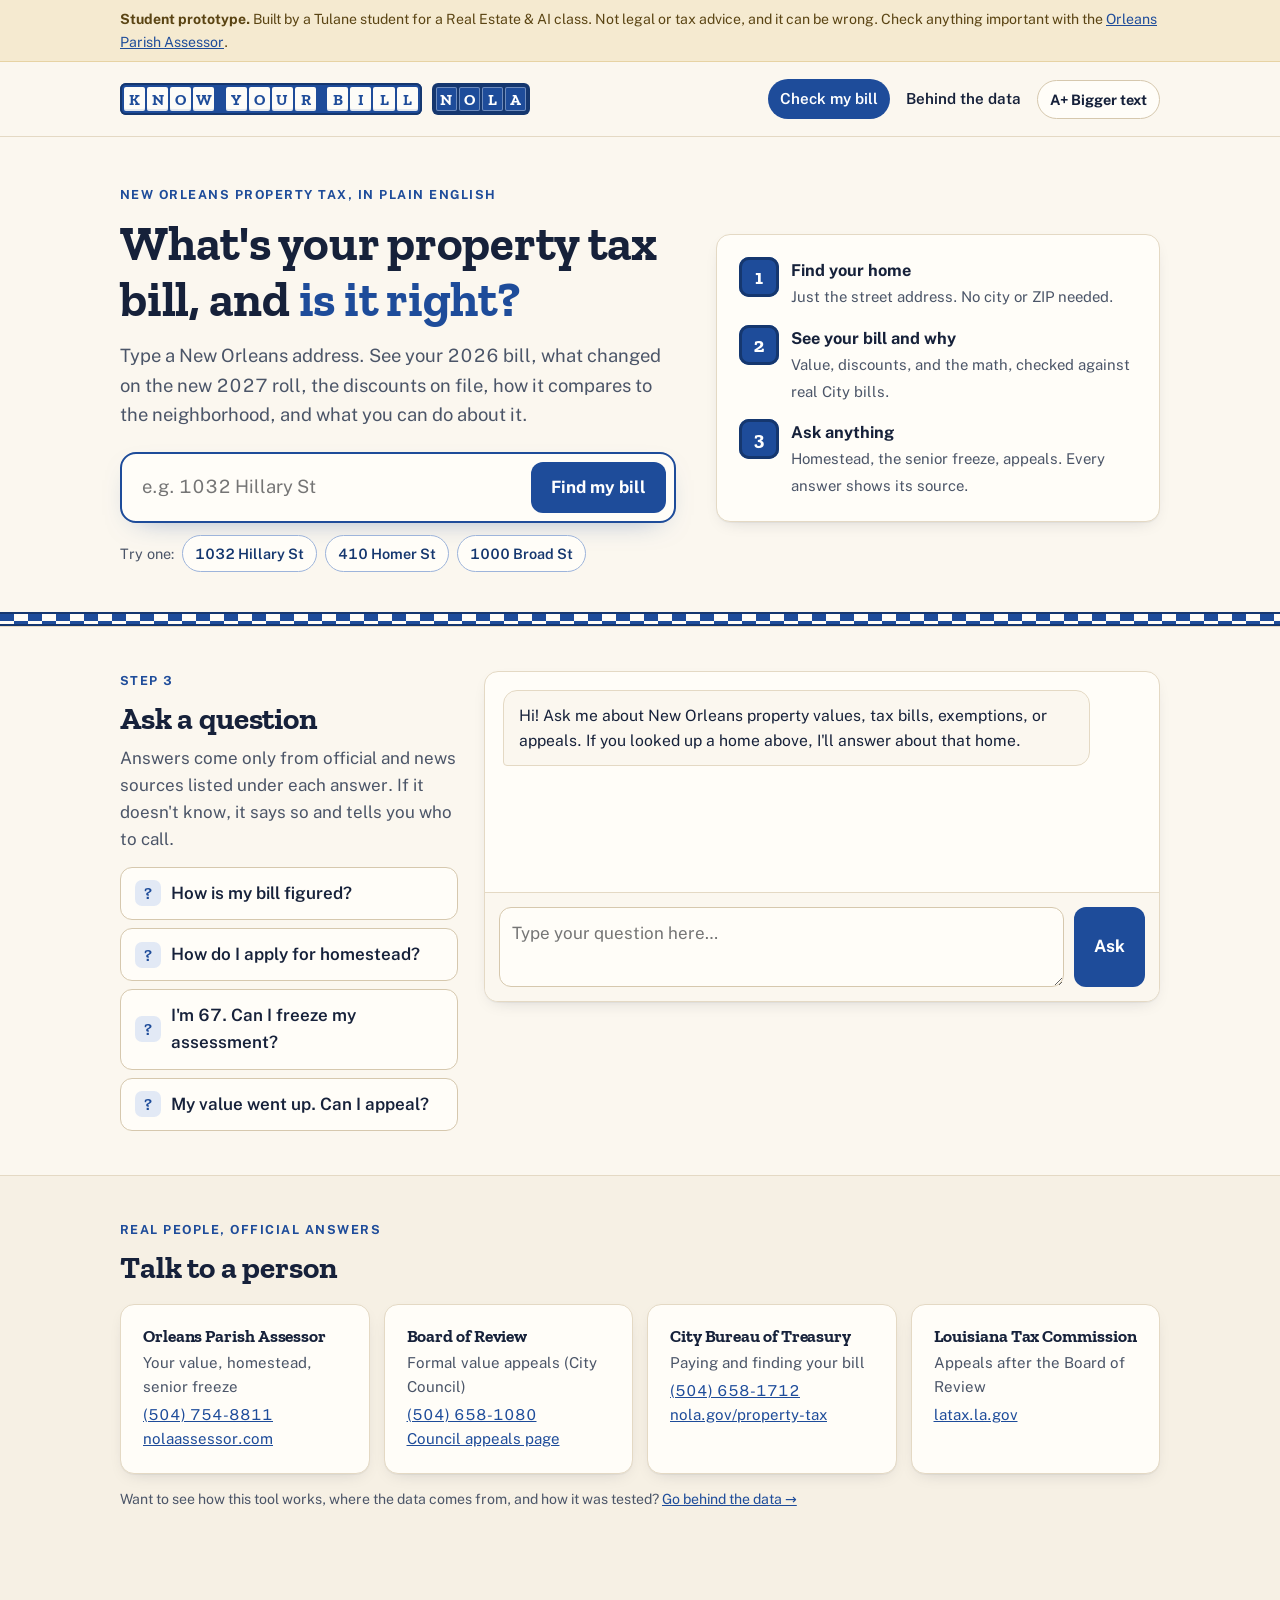
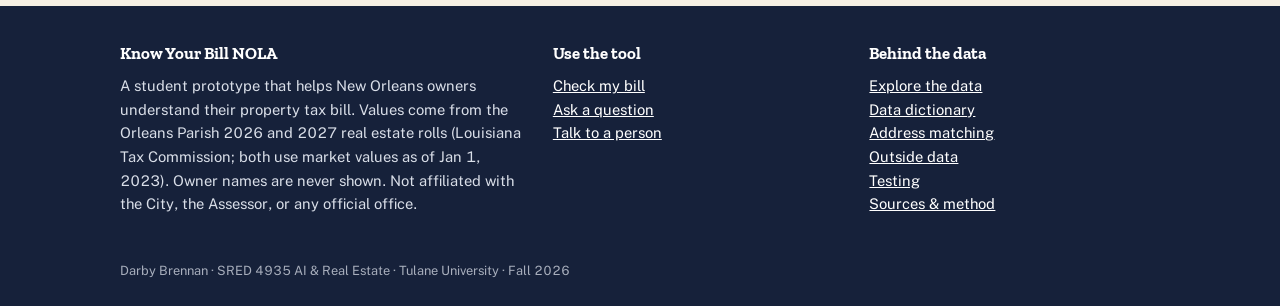
==== commit 0f3a1d83: "Add 2027 roll comparison, Census block groups; fix reassessment timing - Matched the Orleans 2027 LT" ====
--- a/know-your-bill-site/index.html
+++ b/know-your-bill-site/index.html
@@ -38,7 +38,7 @@
 /* results */
 #results[hidden]{display:none}
 .res-head{display:flex;flex-wrap:wrap;gap:8px 20px;align-items:baseline;justify-content:space-between;margin-bottom:18px}
-.res-head h2{font-size:clamp(1.7rem,3.6vw,2.4rem)}
+.res-head h2{font-size:clamp(1.7rem,3.6vw,2.4rem);font-family:var(--body);letter-spacing:-.02em}
 .res-head .meta{color:var(--ink-2);font-size:.95rem}
 .billgrid{display:grid;grid-template-columns:minmax(0,1fr) minmax(0,1.5fr);gap:18px;align-items:stretch}
 @media (max-width:860px){.billgrid{grid-template-columns:1fr}}
@@ -129,7 +129,7 @@
     <div>
       <p class="eyebrow">New Orleans property tax, in plain English</p>
       <h1 id="h1">What's your property tax bill, and <em>is it right?</em></h1>
-      <p class="lead">Type a New Orleans address. See the 2026 bill, the discounts on file, how it compares to the neighborhood, and what you can do about it.</p>
+      <p class="lead">Type a New Orleans address. See your 2026 bill, what changed on the new 2027 roll, the discounts on file, how it compares to the neighborhood, and what you can do about it.</p>
       <form class="search" id="lform" role="search">
         <label class="sr" for="addr">Property address</label>
         <input id="addr" type="text" autocomplete="street-address" placeholder="e.g. 1032 Hillary St">
@@ -212,14 +212,18 @@
   S9:{t:"Louisiana Legislature – HB 300 (2025): income limit for special assessment level, Amendment 9, Nov 3, 2026 ballot",u:"https://legis.la.gov/LEGIS/ViewDocument.aspx?d=1414405"},
   S10:{t:"Louisiana Legislature – Act 172 (2022) disabled veteran exemptions digest",u:"https://legis.la.gov/legis/ViewDocument.aspx?d=1294799"},
   S11:{t:"Biz New Orleans – Orleans assessments open; 2023 reassessment background",u:"https://bizneworleans.com/2026-orleans-assessments-open-online-appeals-available/"},
-  S12:{t:"Verite News – 2025 Assessor race guide (reassessment for the 2027 tax roll)",u:"https://veritenews.org/guides/2025-new-orleans-election-guide/assessor-race/"},
+  S12:{t:"Verite News – 2025 Assessor race guide",u:"https://veritenews.org/guides/2025-new-orleans-election-guide/assessor-race/"},
   S13:{t:"Louisiana Illuminator – 2022 amendment results (Orleans 10% cap failed)",u:"https://lailluminator.com/?p=12430"},
   S14:{t:"CABL – Amendment 6 explainer (2018 statewide phase-in of 50%+ increases)",u:"https://cabl.org/whats-up-with-the-amendments-a-close-look-at-constitutional-amendment-6"},
   S15:{t:"Orleans Parish Assessor – Homestead & SAL (exemptions, freezes, documents)",u:"https://www.nolaassessor.com/homestead-sal/"},
   S16:{t:"City of New Orleans – sample 2026 Original Real Estate Tax Bill",u:"https://taxbills.nola.gov/pdfs/2026/615100903.pdf"},
   S17:{t:"Ballotpedia – Amendment 9 (2026) results, unofficial as of Nov 4, 2026",u:"https://ballotpedia.org/Louisiana_Raise_Income_Limit_to_%24150%2C000_for_Special_Property_Tax_Assessment_Amendment_%282026%29"},
   S18:{t:"FOX 8 – City Council approves partial millage roll-forward (Nov 5, 2026)",u:"https://www.fox8live.com/2026/11/05/new-orleans-city-council-approves-millage-roll-forward-raising-taxes-slashing-budget-deficit/"},
+  S19:{t:"Orleans Parish Assessor – 2024 quadrennial reassessment release (values as of Jan 1, 2023, tax years 2024–2027)",u:"https://nolaassessor.com/wp-content/uploads/sites/80/2023/07/2024-open-rolls-release.pdf"},
+  S20:{t:"Louisiana Tax Commission – Orleans 2027 tax roll files (filed Sep 4, 2026), compared with 2026 by this tool",u:"https://stax.latax.la.gov/TaxRollsFolder/2026/"},
+  C1:{t:"U.S. Census ACS 2020–2024 block group data (course data, Tulane SRED 4935)",u:"https://data.census.gov/"},
   P1:{t:"Orleans Parish 2026 real estate roll (Louisiana Tax Commission)",u:"https://stax.latax.la.gov/"},
+  P3:{t:"Orleans Parish 2027 real estate roll (Louisiana Tax Commission)",u:"https://stax.latax.la.gov/TaxRollsFolder/2026/"},
   P2:{t:"Your parcel's official 2026 City tax bill",u:"https://taxbills.nola.gov/"}
 };
 /* The knowledge base and rules live on the server in api/_prompt.js */
@@ -262,9 +266,11 @@
 }
 
 /* ---------- Property lookup ---------- */
+// record fields (2027 + census added Nov 6): 23 mv27, 24 av27, 25 hx27, 26 tav27 (null if not on 2027 roll), 27 census block group FIPS ('' if not geocoded)
 // record fields: 0 bill,1 addr,2 dist,3 subdiv,4 occ,5 landMV,6 imprMV,7 totMV,8 totAV,9 homestead,10 veteran,11 firstResp,12 otherEx,13 taxAV,14 freeze,15 transferDate,16 price,17 instrument,18 status,19 hsPct,20 mail,21 landAV,22 imprAV
 const lform=document.getElementById('lform'), addrIn=document.getElementById('addr'), lout=document.getElementById('lout'), ctx=document.getElementById('ctx'), cardEl=document.getElementById('card'), resultsEl=document.getElementById('results');
 let NB=null; fetch('data/nbhd.json').then(r=>r.ok?r.json():null).then(j=>{NB=j;}).catch(()=>{});
+let BG=null; fetch('data/bg.json').then(r=>r.ok?r.json():null).then(j=>{BG=j;}).catch(()=>{});
 function nbInfo(r){ if(!NB||!r[3]||!/RESIDENTIAL/.test(r[4])||/EX/.test(r[18])) return null; const n=NB[r[3]]; if(!n) return null;
   return {name:r[3],count:n[0],median:n[1],hsPct:n[2],localPct:n[3],diff:r[7]>0?Math.round((r[7]/n[1]-1)*100):null}; }
 const loaded={}; let recs=[], index=null, current=null;
@@ -286,6 +292,38 @@
 function frozen(r){return String(r[14]).split(' | ').some(x=>x!=='0');}
 const nicename=s=>nice(s).replace(/\bSt\b(?= [A-Z])/g,'St.');
 
+
+function chg(a,b){ if(a==null||b==null) return null; if(a===0) return b===0?0:null; return (b/a-1)*100; }
+function yoyHtml(r){
+  const has=r[23]!=null;
+  if(!has) return `<div class="card"><h3>2026 vs. 2027</h3><p class="muted" style="margin-top:8px">This parcel number isn't on the 2027 roll. It may have been split, merged, or renumbered. Ask the Assessor at (504) 754-8811 for the 2027 record.</p></div>`;
+  const pc=chg(r[7],r[23]), same=r[23]===r[7], hsG=!r[9]&&r[25]>0, hsL=r[9]>0&&!r[25];
+  const row=(k,a,b)=>`<tr><td>${k}</td><td class="n">${money(a)}</td><td class="n">${money(b)}</td></tr>`;
+  let msg = same ? `<p style="margin:10px 0 0"><b>Same value on both rolls.</b> 98% of New Orleans homes have the same value for 2027. The values were set Jan 1, 2023 and cover tax years 2024–2027. The next reassessment is for the 2028 roll.</p>`
+    : `<p style="margin:10px 0 0"><b>Value ${pc>0?'went up':'went down'} ${Math.abs(pc).toFixed(1)}%</b> (calculated). Only about 2% of homes changed for 2027, usually because of a renovation, new construction, damage, or a correction. The Assessor can tell you what changed.</p>`;
+  if(hsG) msg+=`<p style="margin:8px 0 0" class="small"><span class="pill ok">Homestead added for 2027</span></p>`;
+  if(hsL) msg+=`<p style="margin:8px 0 0" class="small"><span class="pill bad">Homestead missing on the 2027 roll</span> If an owner still lives here, call the Assessor.</p>`;
+  return `<div class="card"><h3>2026 vs. 2027</h3>
+    <table class="t" style="margin-top:8px;font-size:.92rem"><thead><tr><th>Recorded on the roll</th><th class="n">2026</th><th class="n">2027</th></tr></thead><tbody>
+    ${row('Market value',r[7],r[23])}${row('Assessed value',r[8],r[24])}${row('Homestead',r[9],r[25])}${row('Taxable value',r[13],r[26])}</tbody></table>${msg}
+    <p class="small muted" style="margin:10px 0 0">2027 bills (mailed Dec 2026) will use 2027 rates, which aren't final. The Council approved a partial 4.039-mill increase on Nov 5, so this tool doesn't estimate a 2027 bill.</p></div>`;
+}
+function bgHtml(r){
+  const b=BG&&r[27]?BG[r[27]]:null;
+  if(!b) return BG?`<div class="card"><h3>Your Census block group</h3><p class="muted" style="margin-top:8px">No Census match for this parcel. About 14% of parcels, mostly condos and parcels without a usable street address, couldn't be placed in a block group, so there are no neighborhood Census numbers here.</p></div>`:'';
+  const pct=v=>v==null?'—':Math.round(v)+'%';
+  const usd=v=>v==null?'—':money(v);
+  return `<div class="card"><h3>Your Census block group</h3><p class="small muted" style="margin:4px 0 10px">${esc(b[0])} · U.S. Census ACS 2020–2024. Describes the neighborhood, not this home.</p>
+    <div class="figs" style="grid-template-columns:1fr 1fr;margin-bottom:0">
+      <div class="fig"><div class="k">Median household income</div><div class="v">${usd(b[1])}</div></div>
+      <div class="fig"><div class="k">Homes lived in by owner</div><div class="v">${pct(b[2])}</div></div>
+      <div class="fig"><div class="k">Residents' estimate of home value</div><div class="v">${usd(b[3])}</div></div>
+      <div class="fig"><div class="k">Tax roll median for homes here</div><div class="v">${usd(b[5])}</div></div>
+      <div class="fig"><div class="k">Median rent</div><div class="v">${usd(b[4])}</div></div>
+      <div class="fig"><div class="k">Homes with homestead (roll)</div><div class="v">${pct(b[6])}</div></div>
+    </div></div>`;
+}
+
 let chatProp=null;
 function newTopic(msg){ turns=[]; if(chat.children.length>1) add('note','<p>'+msg+'</p>'); }
 function renderCard(r){
@@ -293,6 +331,7 @@
   current=r; const e=estimate(r);
   SOURCES.P1={t:'Orleans Parish 2026 real estate roll, District '+r[2]+' (Louisiana Tax Commission)',u:rollUrl(r[2])};
   SOURCES.P2={t:'This tool\'s 2026 bill estimate for parcel '+r[0]+' (opens the official bill to compare)',u:billUrl(r[0])};
+  SOURCES.P3={t:'Orleans Parish 2027 real estate roll, District '+r[2]+' (Louisiana Tax Commission)',u:'https://stax.latax.la.gov/TaxRollsFolder/2026/'};
   const res=/RESIDENTIAL/.test(r[4]), fz=frozen(r);
   const exs=[]; if(r[9]) exs.push('Homestead '+money(r[9])+(r[19]&&!/^100/.test(r[19])?' ('+parseFloat(r[19])+'% share)':''));
   if(r[10]) exs.push('Veteran '+money(r[10])); if(r[11]) exs.push('First responder '+money(r[11])); if(r[12]) exs.push('Other '+money(r[12]));
@@ -305,7 +344,7 @@
   if(fz) checks.push(['good','❄','<b>This record has a freeze.</b> The assessment ('+money(r[8])+') is held below 10% of today\'s value ('+money(r[7]*0.1)+').']);
   if(r[9] && !r[10] && !r[11]) checks.push(['','★','<b>Veteran or first responder?</b> A 50%+ service-connected rating, or Orleans first-responder work, adds an exemption on top of homestead.']);
   if(/SALE/.test(r[17]) && r[16]>1000) checks.push(['','$','<b>Last sale: '+money(r[16])+'</b> on '+esc(r[15])+'. The City values it at '+money(r[7])+'. A recent sale price is one of the three kinds of evidence the Board of Review looks at.']);
-  checks.push(['','i','<b>These are 2026 numbers.</b> Values were set Jan 1, 2023. The new 2027 value was posted in July 2026 and the appeal deadline was Aug 20, 2026. Check <a href="https://www.nolaassessor.com" target="_blank" rel="noopener">nolaassessor.com</a> for it.']);
+
   const mathRows = e.ex ? '<tr><td>Exempt parcel</td><td>$0.00</td></tr>' :
    `<tr><td>Amount that gets taxed (after discounts${fz?', frozen':''})</td><td>${money(e.tav)}</td></tr>
     <tr><td>× ${e.hsM.toFixed(2)} mills (${e.alg?'Algiers':'East Bank'} rate, minus police and fire) ÷ 1,000</td><td>${cents(e.main)}</td></tr>
@@ -351,7 +390,7 @@
     </div></details>
     <div class="two">
       <div class="card"><h3>Things to check</h3><ul class="checks">${checks.map(([c,i,t])=>`<li class="${c}"><span class="ic" aria-hidden="true">${i}</span><div>${t}</div></li>`).join('')}</ul></div>
-      <div style="display:grid;gap:18px;align-content:start">${nbHtml}
+      <div style="display:grid;gap:18px;align-content:start">${yoyHtml(r)}${nbHtml}${bgHtml(r)}
         <div class="card" style="background:var(--tile-soft);border-color:var(--tile-mid)"><h3>Questions about this home?</h3><p style="margin:8px 0 14px" class="muted">The assistant can explain this bill, the discounts, and your options.</p><button type="button" class="btn" id="askprop">Ask about ${esc(nice(r[1]))}</button></div>
       </div>
     </div>`;
@@ -373,7 +412,9 @@
    `Owner mailing address is ${r[20]==='L'?'in New Orleans':r[20]==='A'?'elsewhere in Louisiana':r[20]==='X'?'outside Louisiana':'unknown'} [P1]`,
    e.ex?`Estimated 2026 tax: $0 (exempt parcel) [P2]`:`Estimated 2026 tax: taxable ${money(e.tav)} x ${e.hsM} mills = ${cents(e.main)}, plus police/fire ${money(e.pfBase)} x 11.51 mills = ${cents(e.pf)}, total ${cents(e.total)}; excludes neighborhood fees and any Act 718 phase-in [P2]`,
    (r[9]||e.ex||!/RESIDENTIAL/.test(r[4]))?``:`If an owner lived here and got homestead, estimated savings ${money(e.hsSave)} per year at 2026 rates [P2]`,
-   `Note: these are 2026 values; the 2027 values posted in July 2026 are not in this data.`
+   r[23]!=null?`2027 roll (filed Sep 2026, same parcel number): market value ${money(r[23])}, assessed ${money(r[24])}, homestead ${money(r[25])}, taxable ${money(r[26])}. Calculated change in market value from 2026: ${r[23]===r[7]?'none (same value)':(chg(r[7],r[23])>0?'+':'')+chg(r[7],r[23]).toFixed(1)+'%'}. 2027 bill not estimated because 2027 rates are not final [P3]`:`This parcel number is not on the 2027 roll (may be split, merged or renumbered) [P3]`,
+   (()=>{const b=BG&&r[27]?BG[r[27]]:null; return b?`Census block group ${b[0]} (ACS 2020-2024, neighborhood not this home): median household income ${b[1]!=null?money(b[1]):'n/a'}; ${b[2]!=null?Math.round(b[2]):'n/a'}% of homes owner-occupied; residents' median estimate of home value ${b[3]!=null?money(b[3]):'n/a'}; median rent ${b[4]!=null?money(b[4]):'n/a'}; tax-roll median value for homes in this block group ${b[5]!=null?money(b[5]):'n/a'} [C1]`:``;})(),
+   `Note: 2026 and 2027 roll values both date to Jan 1, 2023; the next reassessment is for the 2028 roll.`
   ].filter(Boolean).join('\n');
 }
 async function lookup(q){
